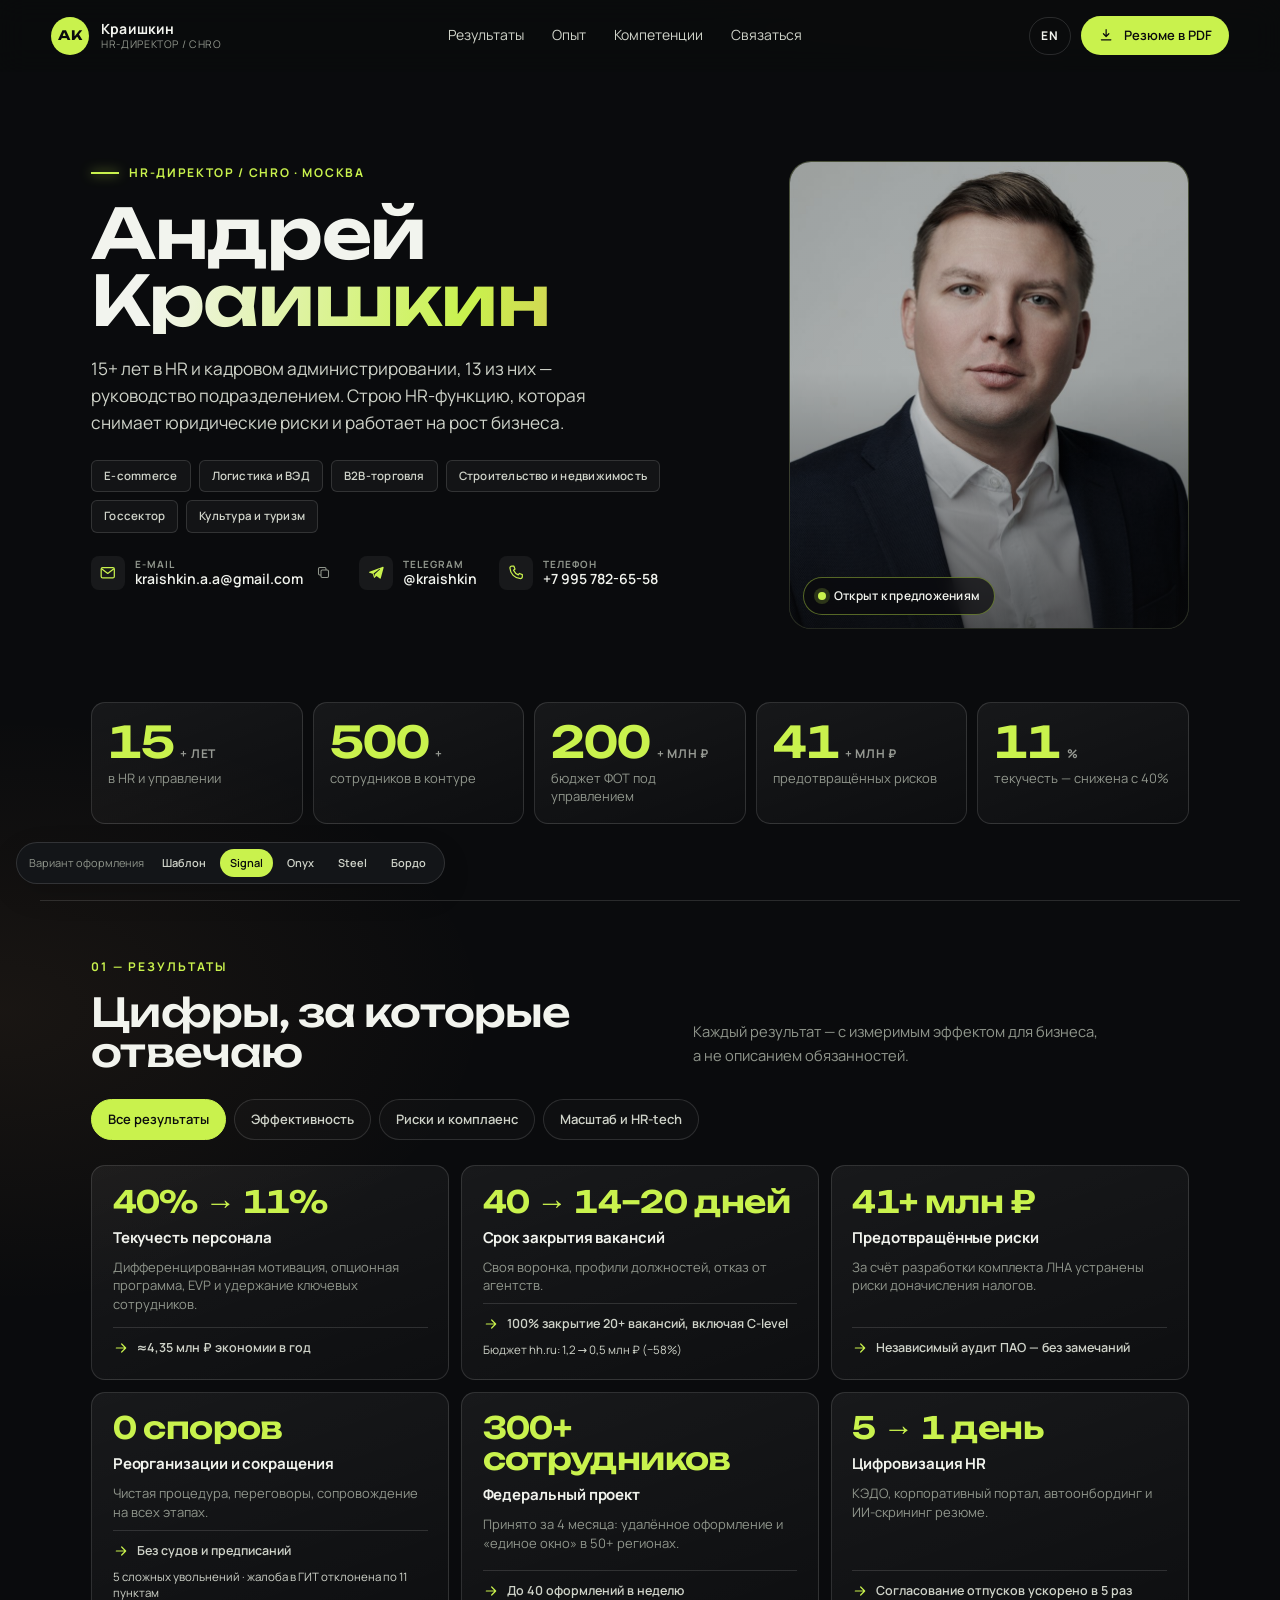
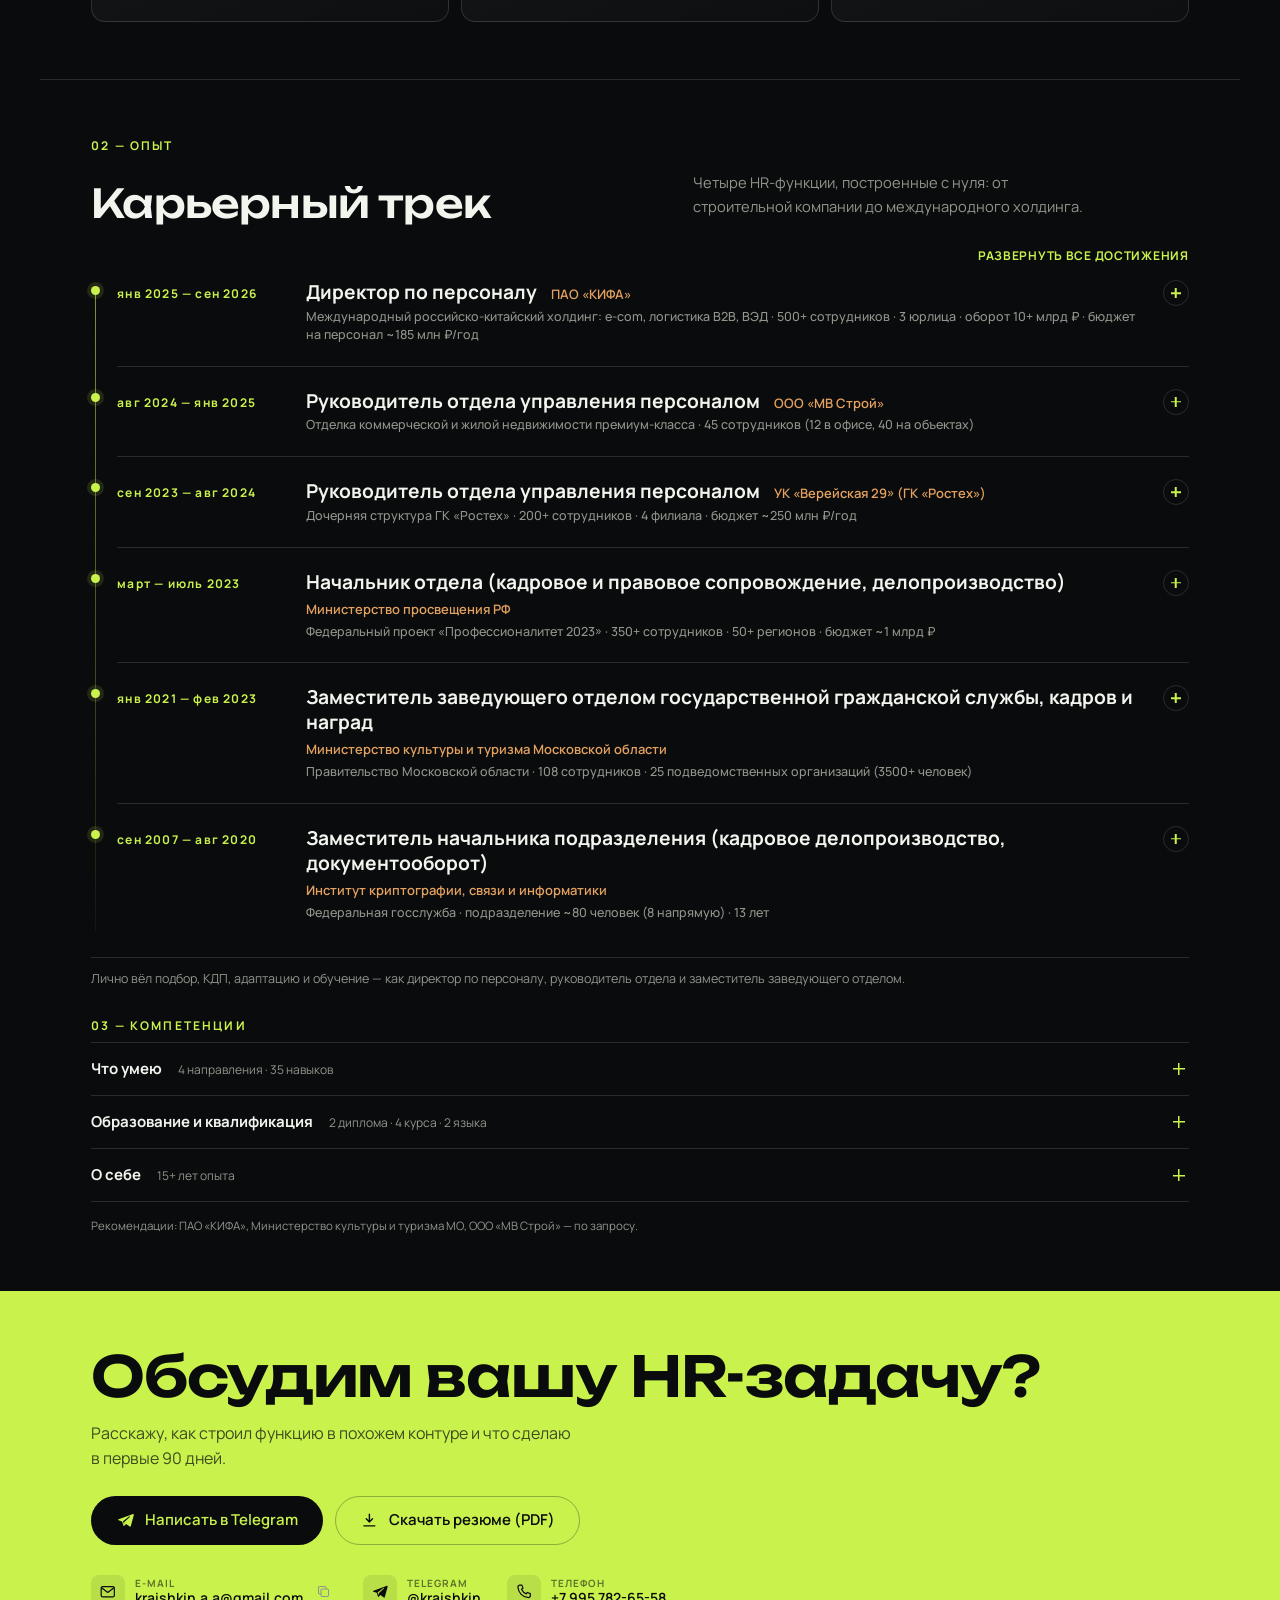
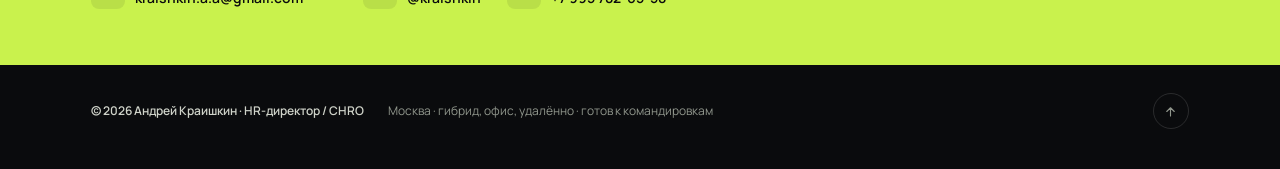
==== index.html @ 59b5ddad "Resume landing: 5 themes, RU/EN, print version" ====
<!doctype html>
<html lang="ru">
<head>
<meta charset="utf-8">
<meta name="viewport" content="width=device-width, initial-scale=1">
<title>Андрей Краишкин — HR-директор / CHRO</title>
<meta name="description" content="HR-директор с 15+ годами опыта: построение HR-функции с нуля, трудовое право и комплаенс, снижение текучести с 40% до 11%, предотвращение рисков на 41+ млн ₽.">
<meta name="theme-color" content="#0A0B0D">
<meta property="og:type" content="profile">
<meta property="og:title" content="Андрей Краишкин — HR-директор / CHRO">
<meta property="og:description" content="Строю HR-функцию, которая снижает риски и работает на рост бизнеса.">
<meta property="og:image" content="https://kraishkin.github.io/assets/img/og-image.jpg">
<meta property="og:url" content="https://kraishkin.github.io/">
<meta name="twitter:card" content="summary_large_image">
<meta name="twitter:image" content="https://kraishkin.github.io/assets/img/og-image.jpg">
<link rel="icon" href="assets/img/favicon.svg" type="image/svg+xml">
<link rel="preload" href="assets/fonts/manrope-normal-200_800-cyrillic.woff2" as="font" type="font/woff2" crossorigin>
<link rel="preload" href="assets/fonts/unbounded-normal-200_900-cyrillic.woff2" as="font" type="font/woff2" crossorigin>
<link rel="stylesheet" href="assets/fonts/fonts.css">
<link rel="stylesheet" href="assets/styles/base.css">
<link rel="stylesheet" href="assets/styles/theme-template.css">
<link rel="stylesheet" href="assets/styles/theme-signal.css">
<link rel="stylesheet" href="assets/styles/theme-onyx.css">
<link rel="stylesheet" href="assets/styles/theme-onyx-steel.css">
<link rel="stylesheet" href="assets/styles/theme-onyx-bordeaux.css">
<script defer src="assets/content.js"></script>
<script defer src="assets/app.js"></script>
</head>
<body class="theme-signal">

<svg class="sprite" aria-hidden="true" focusable="false">
  <symbol id="i-arrow" viewBox="0 0 24 24"><path d="M5 12h13M13 6l6 6-6 6" fill="none" stroke="currentColor" stroke-width="1.8" stroke-linecap="round" stroke-linejoin="round"/></symbol>
  <symbol id="i-mail" viewBox="0 0 24 24"><rect x="3" y="5" width="18" height="14" rx="2" fill="none" stroke="currentColor" stroke-width="1.7"/><path d="m4 7 8 6 8-6" fill="none" stroke="currentColor" stroke-width="1.7" stroke-linecap="round" stroke-linejoin="round"/></symbol>
  <symbol id="i-phone" viewBox="0 0 24 24"><path d="M6.5 3h3l1.5 4-2 1.5a13 13 0 0 0 6.5 6.5L17 13l4 1.5v3A2.5 2.5 0 0 1 18.5 20C10.5 19.5 4.5 13.5 4 5.5A2.5 2.5 0 0 1 6.5 3Z" fill="none" stroke="currentColor" stroke-width="1.7" stroke-linejoin="round"/></symbol>
  <symbol id="i-tg" viewBox="0 0 24 24"><path d="M21 4 3.4 10.6c-1 .4-1 1 0 1.3l4.4 1.4 1.7 5.2c.2.6.5.7 1 .3l2.5-2.3 4.6 3.4c.7.5 1.2.2 1.4-.7L22.8 5c.2-1-.4-1.4-1.8-1Zm-3.3 3.6-7.1 6.5-.3 3-1.3-4 8-6.3c.5-.4.9-.1.7.8Z" fill="currentColor"/></symbol>
  <symbol id="i-download" viewBox="0 0 24 24"><path d="M12 4v10m0 0 4-4m-4 4-4-4M5 19h14" fill="none" stroke="currentColor" stroke-width="1.8" stroke-linecap="round" stroke-linejoin="round"/></symbol>
  <symbol id="i-copy" viewBox="0 0 24 24"><rect x="8" y="8" width="12" height="12" rx="2" fill="none" stroke="currentColor" stroke-width="1.7"/><path d="M16 8V6a2 2 0 0 0-2-2H6a2 2 0 0 0-2 2v8a2 2 0 0 0 2 2h2" fill="none" stroke="currentColor" stroke-width="1.7"/></symbol>
  <symbol id="i-up" viewBox="0 0 24 24"><path d="M12 19V6m0 0-6 6m6-6 6 6" fill="none" stroke="currentColor" stroke-width="1.8" stroke-linecap="round" stroke-linejoin="round"/></symbol>
</svg>

<a class="skip" href="#main">К содержанию</a>
<div class="progress" aria-hidden="true"><span id="progressBar"></span></div>

<header class="topbar">
  <a class="brand" href="#top">
    <span class="brand-mark" aria-hidden="true">АК</span>
    <span class="brand-text">
      <strong data-i18n="hero.lastName">Краишкин</strong>
      <span data-i18n="hero.roleShort">HR-директор / CHRO</span>
    </span>
  </a>
  <nav class="nav" aria-label="Основная навигация">
    <a href="#results" data-i18n="ui.navResults">Результаты</a>
    <a href="#experience" data-i18n="ui.navExperience">Опыт</a>
    <a href="#skills" data-i18n="ui.navSkills">Компетенции</a>
    <a href="#contact" data-i18n="ui.navContact">Связаться</a>
  </nav>
  <div class="topbar-actions">
    <button class="lang-btn" id="langToggle" type="button" title="Переключить язык">EN</button>
    <a class="btn btn-small" href="resume.html" target="_blank" rel="noopener">
      <svg class="icon" aria-hidden="true"><use href="#i-download"></use></svg>
      <span data-i18n="ui.resume">Резюме в PDF</span>
    </a>
  </div>
</header>

<main id="main">
  <section class="hero" id="top" aria-labelledby="heroName">
    <div class="hero-media">
      <img src="assets/img/photo-1200.jpg" srcset="assets/img/photo-800.jpg 800w, assets/img/photo-1200.jpg 1200w" sizes="(max-width: 760px) 92vw, 40vw" alt="Андрей Краишкин, HR-директор" width="1200" height="1500">
      <p class="photo-badge"><span class="dot"></span><span data-i18n="ui.status">Открыт к предложениям</span></p>
    </div>

    <div class="hero-copy">
      <p class="eyebrow" data-i18n="hero.eyebrow">HR-директор / CHRO · Москва</p>
      <h1 id="heroName">
        <span class="h1-first" data-i18n="hero.firstName">Андрей</span>
        <span class="h1-last" data-i18n="hero.lastName">Краишкин</span>
      </h1>
      <p class="hero-lead" data-i18n="hero.lead"></p>
      <ul class="tags" id="heroTags" aria-label="Отрасли"></ul>
      <ul class="contacts" id="heroContacts"></ul>
    </div>

    <ul class="hero-stats" id="heroStats" aria-label="Ключевые показатели"></ul>
  </section>

  <section class="section results" id="results" aria-labelledby="resultsTitle">
    <header class="section-head">
      <p class="kicker" data-i18n="results.kicker">01 — Результаты</p>
      <h2 id="resultsTitle" data-i18n="results.title">Цифры, за которые отвечаю</h2>
      <p class="section-sub" data-i18n="results.sub"></p>
    </header>
    <div class="tabs" id="resultTabs" role="tablist" aria-label="Фильтр результатов"></div>
    <div class="cards" id="resultCards"></div>
  </section>

  <section class="section experience" id="experience" aria-labelledby="experienceTitle">
    <header class="section-head">
      <p class="kicker" data-i18n="experience.kicker">02 — Опыт</p>
      <h2 id="experienceTitle" data-i18n="experience.title">Карьерный трек</h2>
      <p class="section-sub" data-i18n="experience.sub"></p>
    </header>
    <div class="experience-tools">
      <button class="link-btn" id="toggleAll" type="button" aria-expanded="false" data-i18n="ui.expandAll">Развернуть все достижения</button>
    </div>
    <ol class="timeline" id="timeline"></ol>
    <p class="timeline-note" id="timelineNote"></p>

    <p class="kicker panels-kicker" data-i18n="skills.kicker">03 — Компетенции</p>
    <div class="panels" id="skills">
      <details class="panel">
        <summary>
          <span class="panel-title" data-i18n="skills.title">Что умею</span>
          <span class="panel-count" data-i18n="ui.skillsSummary">4 направления · 35 навыков</span>
        </summary>
        <div class="panel-body">
          <div class="skill-groups" id="skillGroups"></div>
        </div>
      </details>
      <details class="panel">
        <summary>
          <span class="panel-title" data-i18n="ui.eduSummary">Образование и квалификация</span>
          <span class="panel-count" data-i18n="ui.eduCount">2 диплома · 4 курса · 2 языка</span>
        </summary>
        <div class="panel-body">
          <div class="credentials">
            <div class="cred-block">
              <h3 data-i18n="skills.educationTitle">Образование</h3>
              <ul class="edu-list" id="eduList"></ul>
            </div>
            <div class="cred-block">
              <h3 data-i18n="skills.coursesTitle">Повышение квалификации</h3>
              <ul class="course-list" id="courseList"></ul>
            </div>
            <div class="cred-block">
              <h3 data-i18n="skills.languagesTitle">Языки</h3>
              <ul class="lang-list" id="langList"></ul>
            </div>
          </div>
        </div>
      </details>
      <details class="panel">
        <summary>
          <span class="panel-title" data-i18n="ui.aboutSummary">О себе</span>
          <span class="panel-count" data-i18n="ui.aboutCount">18 лет опыта</span>
        </summary>
        <div class="panel-body">
          <p class="about-text" id="aboutText"></p>
        </div>
      </details>
    </div>
    <p class="recommendations" id="recommendations"></p>
  </section>

  <section class="cta" id="contact" aria-labelledby="ctaTitle">
    <div class="cta-inner">
      <h2 id="ctaTitle" data-i18n="cta.title">Обсудим вашу HR-задачу?</h2>
      <p data-i18n="cta.text"></p>
      <div class="cta-actions">
        <a class="btn btn-primary" id="ctaTelegram" href="https://t.me/kraishkin" target="_blank" rel="noopener">
          <svg class="icon" aria-hidden="true"><use href="#i-tg"></use></svg>
          <span data-i18n="cta.primary">Написать в Telegram</span>
        </a>
        <a class="btn btn-ghost" href="resume.html" target="_blank" rel="noopener">
          <svg class="icon" aria-hidden="true"><use href="#i-download"></use></svg>
          <span data-i18n="cta.secondary">Скачать резюме (PDF)</span>
        </a>
      </div>
      <ul class="contacts contacts-large" id="ctaContacts"></ul>
    </div>
  </section>
</main>

<footer class="footer">
  <p class="footer-name">© <span id="year">2026</span> <span data-i18n="meta.name">Андрей Краишкин</span> · <span data-i18n="ui.footerRole">HR-директор / CHRO</span></p>
  <p class="footer-note" data-i18n="footer.note"></p>
  <a class="to-top" href="#top" aria-label="Наверх"><svg class="icon" aria-hidden="true"><use href="#i-up"></use></svg></a>
</footer>

<div class="theme-switch" id="themeSwitch" role="group" aria-label="Вариант оформления">
  <span class="theme-switch-label" data-i18n="ui.themeLabel">Вариант:</span>
  <button type="button" data-theme="template" data-i18n="ui.themes.template">Шаблон</button>
  <button type="button" data-theme="signal" data-i18n="ui.themes.signal">Signal</button>
  <button type="button" data-theme="onyx" data-i18n="ui.themes.onyx">Onyx</button>
  <button type="button" data-theme="onyx-steel" data-i18n="ui.themes.steel">Steel</button>
  <button type="button" data-theme="onyx-bordeaux" data-i18n="ui.themes.bordeaux">Бордо</button>
</div>

<div class="toast" id="toast" role="status" aria-live="polite"></div>
</body>
</html>
---- assets/fonts/fonts.css ----
/* Self-hosted Google Fonts: Unbounded, Manrope, Playfair Display (cyrillic + latin) */
@font-face {
  font-family: 'Unbounded';
  font-style: normal;
  font-weight: 200 900;
  font-display: swap;
  src: url(./unbounded-normal-200_900-cyrillic-ext.woff2) format('woff2');
  unicode-range: U+0460-052F, U+1C80-1C8A, U+20B4, U+2DE0-2DFF, U+A640-A69F, U+FE2E-FE2F;
}
@font-face {
  font-family: 'Unbounded';
  font-style: normal;
  font-weight: 200 900;
  font-display: swap;
  src: url(./unbounded-normal-200_900-cyrillic.woff2) format('woff2');
  unicode-range: U+0301, U+0400-045F, U+0490-0491, U+04B0-04B1, U+2116;
}
@font-face {
  font-family: 'Unbounded';
  font-style: normal;
  font-weight: 200 900;
  font-display: swap;
  src: url(./unbounded-normal-200_900-latin-ext.woff2) format('woff2');
  unicode-range: U+0100-02BA, U+02BD-02C5, U+02C7-02CC, U+02CE-02D7, U+02DD-02FF, U+0304, U+0308, U+0329, U+1D00-1DBF, U+1E00-1E9F, U+1EF2-1EFF, U+2020, U+20A0-20AB, U+20AD-20C4, U+2113, U+2C60-2C7F, U+A720-A7FF;
}
@font-face {
  font-family: 'Unbounded';
  font-style: normal;
  font-weight: 200 900;
  font-display: swap;
  src: url(./unbounded-normal-200_900-latin.woff2) format('woff2');
  unicode-range: U+0000-00FF, U+0131, U+0152-0153, U+02BB-02BC, U+02C6, U+02DA, U+02DC, U+0304, U+0308, U+0329, U+2000-206F, U+20AC, U+2122, U+2191, U+2193, U+2212, U+2215, U+FEFF, U+FFFD;
}
@font-face {
  font-family: 'Manrope';
  font-style: normal;
  font-weight: 200 800;
  font-display: swap;
  src: url(./manrope-normal-200_800-cyrillic-ext.woff2) format('woff2');
  unicode-range: U+0460-052F, U+1C80-1C8A, U+20B4, U+2DE0-2DFF, U+A640-A69F, U+FE2E-FE2F;
}
@font-face {
  font-family: 'Manrope';
  font-style: normal;
  font-weight: 200 800;
  font-display: swap;
  src: url(./manrope-normal-200_800-cyrillic.woff2) format('woff2');
  unicode-range: U+0301, U+0400-045F, U+0490-0491, U+04B0-04B1, U+2116;
}
@font-face {
  font-family: 'Manrope';
  font-style: normal;
  font-weight: 200 800;
  font-display: swap;
  src: url(./manrope-normal-200_800-latin-ext.woff2) format('woff2');
  unicode-range: U+0100-02BA, U+02BD-02C5, U+02C7-02CC, U+02CE-02D7, U+02DD-02FF, U+0304, U+0308, U+0329, U+1D00-1DBF, U+1E00-1E9F, U+1EF2-1EFF, U+2020, U+20A0-20AB, U+20AD-20C4, U+2113, U+2C60-2C7F, U+A720-A7FF;
}
@font-face {
  font-family: 'Manrope';
  font-style: normal;
  font-weight: 200 800;
  font-display: swap;
  src: url(./manrope-normal-200_800-latin.woff2) format('woff2');
  unicode-range: U+0000-00FF, U+0131, U+0152-0153, U+02BB-02BC, U+02C6, U+02DA, U+02DC, U+0304, U+0308, U+0329, U+2000-206F, U+20AC, U+2122, U+2191, U+2193, U+2212, U+2215, U+FEFF, U+FFFD;
}
@font-face {
  font-family: 'Playfair Display';
  font-style: italic;
  font-weight: 400 900;
  font-display: swap;
  src: url(./playfair-italic-400_900-cyrillic.woff2) format('woff2');
  unicode-range: U+0301, U+0400-045F, U+0490-0491, U+04B0-04B1, U+2116;
}
@font-face {
  font-family: 'Playfair Display';
  font-style: italic;
  font-weight: 400 900;
  font-display: swap;
  src: url(./playfair-italic-400_900-latin-ext.woff2) format('woff2');
  unicode-range: U+0100-02BA, U+02BD-02C5, U+02C7-02CC, U+02CE-02D7, U+02DD-02FF, U+0304, U+0308, U+0329, U+1D00-1DBF, U+1E00-1E9F, U+1EF2-1EFF, U+2020, U+20A0-20AB, U+20AD-20C4, U+2113, U+2C60-2C7F, U+A720-A7FF;
}
@font-face {
  font-family: 'Playfair Display';
  font-style: italic;
  font-weight: 400 900;
  font-display: swap;
  src: url(./playfair-italic-400_900-latin.woff2) format('woff2');
  unicode-range: U+0000-00FF, U+0131, U+0152-0153, U+02BB-02BC, U+02C6, U+02DA, U+02DC, U+0304, U+0308, U+0329, U+2000-206F, U+20AC, U+2122, U+2191, U+2193, U+2212, U+2215, U+FEFF, U+FFFD;
}
@font-face {
  font-family: 'Playfair Display';
  font-style: normal;
  font-weight: 400 900;
  font-display: swap;
  src: url(./playfair-normal-400_900-cyrillic.woff2) format('woff2');
  unicode-range: U+0301, U+0400-045F, U+0490-0491, U+04B0-04B1, U+2116;
}
@font-face {
  font-family: 'Playfair Display';
  font-style: normal;
  font-weight: 400 900;
  font-display: swap;
  src: url(./playfair-normal-400_900-latin-ext.woff2) format('woff2');
  unicode-range: U+0100-02BA, U+02BD-02C5, U+02C7-02CC, U+02CE-02D7, U+02DD-02FF, U+0304, U+0308, U+0329, U+1D00-1DBF, U+1E00-1E9F, U+1EF2-1EFF, U+2020, U+20A0-20AB, U+20AD-20C4, U+2113, U+2C60-2C7F, U+A720-A7FF;
}
@font-face {
  font-family: 'Playfair Display';
  font-style: normal;
  font-weight: 400 900;
  font-display: swap;
  src: url(./playfair-normal-400_900-latin.woff2) format('woff2');
  unicode-range: U+0000-00FF, U+0131, U+0152-0153, U+02BB-02BC, U+02C6, U+02DA, U+02DC, U+0304, U+0308, U+0329, U+2000-206F, U+20AC, U+2122, U+2191, U+2193, U+2212, U+2215, U+FEFF, U+FFFD;
}
---- assets/styles/base.css ----
/* ---------- base: каркас, сетки, общие компоненты ---------- */

:root {
  --maxw: 1200px;
  --pad: clamp(20px, 4vw, 56px);
  --font-body: "Manrope", "Segoe UI", system-ui, sans-serif;
  --font-display: "Manrope", "Segoe UI", system-ui, sans-serif;
  --radius-sm: 8px;
  --radius: 16px;
  --radius-lg: 24px;
  --ink: #15171a;
  --ink-soft: #3c4046;
  --muted: #6b7076;
  --bg: #f6f2e9;
  --surface: #ffffff;
  --surface-2: #efe9dc;
  --line: rgba(21, 23, 26, 0.14);
  --accent: #0e4b3b;
  --accent-ink: #ffffff;
  --accent-soft: rgba(14, 75, 59, 0.08);
  --metric: #a9713b;
  --topbar-bg: rgba(246, 242, 233, 0.86);
  --shadow: none;
  --display-weight: 500;
  --display-tracking: -0.02em;
  --display-case: none;
  --ease: cubic-bezier(0.22, 0.61, 0.36, 1);
}

*,
*::before,
*::after { box-sizing: border-box; }

html {
  scroll-behavior: smooth;
  -webkit-text-size-adjust: 100%;
}

body {
  margin: 0;
  background: var(--bg);
  color: var(--ink);
  font-family: var(--font-body);
  font-size: 16px;
  line-height: 1.6;
  font-weight: 400;
  -webkit-font-smoothing: antialiased;
  overflow-x: hidden;
}

body.theme-signal { color-scheme: dark; }

img { max-width: 100%; display: block; }
svg { display: block; }

a { color: inherit; text-decoration: none; }

h1, h2, h3, p, ul, ol, figure { margin: 0; }
ul, ol { padding: 0; list-style: none; }

button {
  font: inherit;
  color: inherit;
  background: none;
  border: 0;
  cursor: pointer;
}

::selection { background: var(--accent); color: var(--accent-ink); }

:focus-visible {
  outline: 3px solid var(--accent);
  outline-offset: 3px;
  border-radius: 4px;
}

.sprite { position: absolute; width: 0; height: 0; overflow: hidden; }
.icon { width: 1.25em; height: 1.25em; flex: none; }

.skip {
  position: fixed;
  left: 16px;
  top: -60px;
  z-index: 100;
  padding: 10px 16px;
  background: var(--ink);
  color: var(--bg);
  border-radius: 8px;
  transition: top 0.2s var(--ease);
}
.skip:focus { top: 16px; }

.progress {
  position: fixed;
  inset: 0 0 auto;
  height: 3px;
  z-index: 60;
  pointer-events: none;
}
.progress span {
  display: block;
  height: 100%;
  width: 0;
  background: var(--accent);
}

/* ---------- шапка ---------- */

.topbar {
  position: sticky;
  top: 0;
  z-index: 50;
  display: flex;
  align-items: center;
  justify-content: space-between;
  gap: 24px;
  min-height: 72px;
  padding: 12px var(--pad);
  background: var(--topbar-bg);
  backdrop-filter: blur(14px);
  -webkit-backdrop-filter: blur(14px);
  border-bottom: 1px solid transparent;
  transition: border-color 0.25s var(--ease), background 0.25s var(--ease);
}
.topbar.is-scrolled { border-bottom-color: var(--line); }

.brand {
  display: flex;
  align-items: center;
  gap: 12px;
  min-width: 0;
}
.brand-mark {
  display: grid;
  place-items: center;
  width: 38px;
  height: 38px;
  flex: none;
  border-radius: 50%;
  background: var(--accent);
  color: var(--accent-ink);
  font-family: var(--font-display);
  font-size: 13px;
  letter-spacing: 0.02em;
}
.brand-text { display: flex; flex-direction: column; line-height: 1.2; }
.brand-text strong { font-size: 14px; font-weight: 700; letter-spacing: 0.01em; }
.brand-text span { font-size: 10.5px; color: var(--muted); letter-spacing: 0.06em; text-transform: uppercase; white-space: nowrap; }

.nav { display: flex; align-items: center; gap: clamp(14px, 2.2vw, 32px); }
.nav a {
  position: relative;
  font-size: 14px;
  color: var(--ink-soft);
  padding-block: 6px;
}
.nav a::after {
  content: "";
  position: absolute;
  left: 0;
  right: 100%;
  bottom: 0;
  height: 1px;
  background: var(--accent);
  transition: right 0.25s var(--ease);
}
.nav a:hover::after { right: 0; }

.topbar-actions { display: flex; align-items: center; gap: 10px; }

.lang-btn {
  display: grid;
  place-items: center;
  min-width: 42px;
  height: 38px;
  padding: 0 10px;
  border: 1px solid var(--line);
  border-radius: 999px;
  font-size: 12px;
  font-weight: 700;
  letter-spacing: 0.08em;
  transition: border-color 0.2s var(--ease), background 0.2s var(--ease);
}
.lang-btn:hover { border-color: var(--accent); background: var(--accent-soft); }

/* ---------- кнопки ---------- */

.btn {
  display: inline-flex;
  align-items: center;
  justify-content: center;
  gap: 10px;
  padding: 14px 24px;
  border-radius: 999px;
  border: 1px solid transparent;
  background: var(--accent);
  color: var(--accent-ink);
  font-size: 15px;
  font-weight: 600;
  line-height: 1.2;
  transition: transform 0.2s var(--ease), background 0.2s var(--ease), color 0.2s var(--ease), border-color 0.2s var(--ease);
}
.btn:hover { transform: translateY(-2px); }
.btn:active { transform: translateY(0); }

.btn-small { padding: 10px 16px; font-size: 13px; }

.btn-ghost {
  background: transparent;
  color: var(--ink);
  border-color: var(--line);
}
.btn-ghost:hover { border-color: var(--accent); background: var(--accent-soft); }

/* ---------- hero ---------- */

.hero {
  display: grid;
  grid-template-columns: minmax(280px, 0.82fr) minmax(0, 1.18fr);
  grid-template-areas:
    "media copy"
    "stats stats";
  gap: clamp(28px, 4vw, 64px) clamp(28px, 4vw, 72px);
  align-items: center;
  max-width: var(--maxw);
  margin-inline: auto;
  padding: clamp(32px, 5vh, 64px) var(--pad) clamp(40px, 6vh, 72px);
  min-height: calc(100svh - 72px);
}

.hero-media {
  grid-area: media;
  position: relative;
  align-self: end;
  justify-self: start;
  width: 100%;
  max-width: 460px;
}
.hero-media img {
  width: 100%;
  height: clamp(340px, 56vh, 600px);
  object-fit: cover;
  object-position: 50% 12%;
  border-radius: var(--radius-lg);
  background: var(--surface-2);
}
.photo-badge {
  position: absolute;
  left: 16px;
  bottom: 16px;
  display: inline-flex;
  align-items: center;
  gap: 8px;
  padding: 8px 14px;
  border-radius: 999px;
  background: var(--surface);
  color: var(--ink);
  font-size: 12px;
  font-weight: 600;
  letter-spacing: 0.02em;
  box-shadow: var(--shadow);
}
.dot {
  width: 8px;
  height: 8px;
  border-radius: 50%;
  background: var(--accent);
  box-shadow: 0 0 0 4px var(--accent-soft);
}

.hero-copy { grid-area: copy; min-width: 0; }

.eyebrow {
  display: inline-flex;
  align-items: center;
  gap: 10px;
  font-size: 12px;
  font-weight: 700;
  letter-spacing: 0.14em;
  text-transform: uppercase;
  color: var(--accent);
  margin-bottom: 18px;
}
.eyebrow::before {
  content: "";
  width: 28px;
  height: 2px;
  background: currentColor;
}

.hero h1 {
  font-family: var(--font-display);
  font-weight: var(--display-weight);
  font-size: clamp(44px, 7.4vw, 104px);
  line-height: 0.94;
  letter-spacing: var(--display-tracking);
  text-transform: var(--display-case);
}
.h1-first, .h1-last { display: block; }
.h1-last { color: var(--accent); }

.hero-lead {
  max-width: 46ch;
  margin-top: clamp(18px, 2.4vh, 28px);
  font-size: clamp(16px, 1.35vw, 19px);
  line-height: 1.55;
  color: var(--ink-soft);
}

.tags {
  display: flex;
  flex-wrap: wrap;
  gap: 8px;
  margin-top: clamp(20px, 2.6vh, 30px);
}
.tag {
  padding: 6px 12px;
  border-radius: 999px;
  background: var(--accent-soft);
  color: var(--ink-soft);
  font-size: 12px;
  font-weight: 600;
  letter-spacing: 0.01em;
}

.contacts {
  display: flex;
  flex-wrap: wrap;
  gap: 10px 22px;
  margin-top: clamp(20px, 2.6vh, 30px);
}
.contact-item { display: inline-flex; align-items: center; gap: 6px; }
.contact {
  display: inline-flex;
  align-items: center;
  gap: 10px;
  font-size: 14px;
  font-weight: 600;
  transition: color 0.2s var(--ease);
}
.contact:hover { color: var(--accent); }
.contact-icon {
  display: grid;
  place-items: center;
  width: 34px;
  height: 34px;
  border-radius: 50%;
  background: var(--accent-soft);
  color: var(--accent);
  flex: none;
}
.contact-body { display: flex; flex-direction: column; line-height: 1.25; }
.contact-label { font-size: 10px; font-weight: 700; letter-spacing: 0.1em; text-transform: uppercase; color: var(--muted); }

.copy {
  display: grid;
  place-items: center;
  width: 28px;
  height: 28px;
  border-radius: 50%;
  color: var(--muted);
  transition: color 0.2s var(--ease), background 0.2s var(--ease);
}
.copy:hover { color: var(--accent); background: var(--accent-soft); }
.copy .icon { width: 15px; height: 15px; }

.hero-stats {
  grid-area: stats;
  display: grid;
  grid-template-columns: repeat(5, 1fr);
  gap: clamp(14px, 1.6vw, 26px);
  border-top: 1px solid var(--line);
  padding-top: clamp(20px, 3vh, 32px);
}
.stat { display: flex; flex-direction: column; gap: 6px; }
.stat-figure { display: flex; flex-wrap: wrap; align-items: baseline; gap: 6px; }
.stat-value {
  font-family: var(--font-display);
  font-size: clamp(28px, 3.4vw, 44px);
  font-weight: 600;
  line-height: 1;
  letter-spacing: -0.02em;
  color: var(--accent);
  font-variant-numeric: tabular-nums;
}
.stat-suffix {
  font-size: 12px;
  font-weight: 700;
  letter-spacing: 0.06em;
  text-transform: uppercase;
  color: var(--metric);
}
.stat-label { font-size: 13px; color: var(--muted); line-height: 1.35; }

/* ---------- секции ---------- */

.section {
  max-width: var(--maxw);
  margin-inline: auto;
  padding: clamp(38px, 4.4vw, 62px) var(--pad);
  border-top: 1px solid var(--line);
  scroll-margin-top: 84px;
}

.section-head {
  display: grid;
  grid-template-columns: minmax(0, 1fr) minmax(0, 0.9fr);
  gap: 8px clamp(24px, 4vw, 72px);
  align-items: end;
  margin-bottom: clamp(16px, 2vw, 26px);
}
.kicker {
  grid-column: 1 / -1;
  font-size: 12px;
  font-weight: 700;
  letter-spacing: 0.16em;
  text-transform: uppercase;
  color: var(--accent);
  margin-bottom: 8px;
}
.section-head h2 {
  font-family: var(--font-display);
  font-weight: var(--display-weight);
  font-size: clamp(26px, 3.1vw, 40px);
  line-height: 1.02;
  letter-spacing: var(--display-tracking);
  text-transform: var(--display-case);
}
.section-sub {
  font-size: clamp(14px, 1.15vw, 17px);
  color: var(--muted);
  max-width: 46ch;
  padding-bottom: 6px;
}

/* ---------- табы и карточки ---------- */

.tabs {
  display: flex;
  flex-wrap: wrap;
  gap: 8px;
  margin-bottom: clamp(16px, 2vw, 26px);
}
.tabs button {
  padding: 9px 16px;
  border: 1px solid var(--line);
  border-radius: 999px;
  font-size: 13px;
  font-weight: 600;
  color: var(--ink-soft);
  transition: background 0.2s var(--ease), color 0.2s var(--ease), border-color 0.2s var(--ease);
}
.tabs button:hover { border-color: var(--accent); }
.tabs button[aria-selected="true"] {
  background: var(--accent);
  border-color: var(--accent);
  color: var(--accent-ink);
}

.cards {
  display: grid;
  grid-template-columns: repeat(3, minmax(0, 1fr));
  gap: clamp(10px, 1.2vw, 16px);
}
.card {
  display: flex;
  flex-direction: column;
  gap: 8px;
  padding: clamp(16px, 1.6vw, 22px);
  background: var(--surface);
  border: 1px solid var(--line);
  border-radius: var(--radius);
  box-shadow: var(--shadow);
}
.card[hidden] { display: none; }
.card-metric {
  font-family: var(--font-display);
  font-size: clamp(24px, 2.4vw, 34px);
  font-weight: 600;
  line-height: 1;
  letter-spacing: -0.02em;
  color: var(--metric);
  font-variant-numeric: tabular-nums;
}
.card-title { font-size: 15px; font-weight: 700; letter-spacing: -0.005em; }
.card-text { font-size: 13px; line-height: 1.45; color: var(--muted); }
.card-outcome {
  display: flex;
  gap: 8px;
  margin-top: auto;
  padding-top: 10px;
  border-top: 1px solid var(--line);
  font-size: 12.5px;
  font-weight: 600;
  color: var(--ink-soft);
}
.card-outcome .icon { width: 16px; height: 16px; color: var(--accent); margin-top: 2px; }
.card-note { font-size: 11.5px; line-height: 1.4; color: var(--ink-soft); }

/* ---------- таймлайн ---------- */

.timeline { display: flex; flex-direction: column; }
.job {
  display: grid;
  grid-template-columns: 150px minmax(0, 1fr);
  gap: clamp(16px, 3vw, 48px);
  padding-block: clamp(14px, 1.8vw, 22px);
  border-top: 1px solid var(--line);
}
.job:first-child { border-top: 0; padding-top: 0; }
.job-period {
  font-size: 12px;
  font-weight: 700;
  letter-spacing: 0.1em;
  color: var(--accent);
  padding-top: 4px;
  white-space: nowrap;
}
.job-main { min-width: 0; }
.job-details > summary {
  position: relative;
  display: block;
  padding-right: 40px;
  cursor: pointer;
  list-style: none;
}
.job-details > summary::-webkit-details-marker { display: none; }
.job-details > summary:hover .job-role { color: var(--accent); }
.job-head { display: flex; flex-wrap: wrap; align-items: baseline; gap: 4px 14px; }
.job-role { font-size: clamp(16px, 1.5vw, 20px); font-weight: 700; line-height: 1.3; transition: color 0.2s var(--ease); }
.job-company { font-size: 13px; font-weight: 600; color: var(--metric); }
.job-lead { display: block; margin-top: 3px; font-size: 13.5px; font-weight: 600; color: var(--ink-soft); }
.job-context { font-size: 12.5px; font-weight: 500; line-height: 1.42; color: var(--muted); }
.job-metrics { margin-bottom: 8px; font-size: 13.5px; font-weight: 700; color: var(--metric); }
.job-toggle {
  position: absolute;
  right: 0;
  top: 0;
  width: 26px;
  height: 26px;
  border: 1px solid var(--line);
  border-radius: 50%;
  transition: transform 0.25s var(--ease), border-color 0.2s var(--ease);
}
.job-toggle::before, .job-toggle::after {
  content: "";
  position: absolute;
  left: 50%;
  top: 50%;
  width: 10px;
  height: 1.5px;
  background: var(--accent);
  transform: translate(-50%, -50%);
}
.job-toggle::after { transform: translate(-50%, -50%) rotate(90deg); }
.job-details[open] .job-toggle { transform: rotate(45deg); border-color: var(--accent); }
.job-details[open] > summary { margin-bottom: 4px; }
.job-details[open] .job-lead { color: var(--muted); }
.job-body { padding-top: 10px; }
.job-note { font-size: 12.5px; color: var(--muted); }
.job-points { display: flex; flex-direction: column; gap: 4px; margin-top: 10px; }
.job-points li, .job-more ul li {
  position: relative;
  padding-left: 16px;
  font-size: 13.5px;
  line-height: 1.45;
  color: var(--ink-soft);
}
.job-points li::before, .job-more ul li::before {
  content: "";
  position: absolute;
  left: 2px;
  top: 0.55em;
  width: 5px;
  height: 5px;
  border-radius: 50%;
  background: var(--accent);
}
.job-more { margin-top: 10px; }
.job-more summary {
  display: inline-flex;
  align-items: center;
  gap: 8px;
  cursor: pointer;
  font-size: 12px;
  font-weight: 700;
  letter-spacing: 0.06em;
  text-transform: uppercase;
  color: var(--accent);
  list-style: none;
}
.job-more summary::-webkit-details-marker { display: none; }
.job-more summary .count {
  padding: 1px 7px;
  border-radius: 999px;
  background: var(--accent-soft);
  font-size: 11px;
}
.job-more ul { display: flex; flex-direction: column; gap: 6px; margin-top: 12px; }

/* ---------- навыки ---------- */

.experience-grid {
  display: grid;
  grid-template-columns: minmax(0, 1fr) minmax(280px, 336px);
  gap: clamp(28px, 3.4vw, 52px);
  align-items: start;
}

.panels-kicker { margin-top: clamp(20px, 2.4vw, 28px); margin-bottom: 2px; }
.panels {
  margin-top: 6px;
  border-top: 1px solid var(--line);
  scroll-margin-top: 90px;
}
.panel { border-bottom: 1px solid var(--line); }
.panel summary {
  position: relative;
  display: flex;
  flex-wrap: wrap;
  align-items: baseline;
  gap: 4px 16px;
  padding: 15px 40px 15px 0;
  cursor: pointer;
  list-style: none;
}
.panel summary::-webkit-details-marker { display: none; }
.panel-title { font-size: 15px; font-weight: 700; line-height: 1.35; }
.panel-count { font-size: 12px; color: var(--muted); }
.panel summary::after {
  content: "";
  position: absolute;
  right: 4px;
  top: 50%;
  width: 12px;
  height: 12px;
  margin-top: -6px;
  background:
    linear-gradient(var(--accent), var(--accent)) center / 12px 1.5px no-repeat,
    linear-gradient(var(--accent), var(--accent)) center / 1.5px 12px no-repeat;
  transition: transform 0.25s var(--ease);
}
.panel[open] summary::after { transform: rotate(45deg); }
.panel summary:hover .panel-title { color: var(--accent); }
.panel-body { padding: 4px 0 24px; }
.panel .skill-groups { grid-template-columns: repeat(4, minmax(0, 1fr)); gap: clamp(16px, 2vw, 28px); }
.panel .credentials { display: grid; grid-template-columns: repeat(3, minmax(0, 1fr)); gap: clamp(20px, 2.6vw, 36px); margin-top: 0; }
.panel .about-text { max-width: 92ch; }
.experience-tools { display: flex; justify-content: flex-end; margin-top: -8px; margin-bottom: 10px; }
.link-btn {
  padding: 4px 0;
  border-bottom: 1px solid transparent;
  font-size: 12px;
  font-weight: 700;
  letter-spacing: 0.06em;
  text-transform: uppercase;
  color: var(--accent);
  transition: border-color 0.2s var(--ease);
}
.link-btn:hover { border-bottom-color: currentColor; }

.side-panel { border-top: 1px solid var(--line); }
.side-panel summary {
  position: relative;
  padding: 12px 28px 12px 0;
  cursor: pointer;
  list-style: none;
  font-size: 13px;
  font-weight: 700;
  line-height: 1.35;
  color: var(--ink);
}
.side-panel summary::-webkit-details-marker { display: none; }
.side-panel summary::after {
  content: "";
  position: absolute;
  right: 2px;
  top: 50%;
  width: 11px;
  height: 11px;
  margin-top: -5px;
  background:
    linear-gradient(var(--accent), var(--accent)) center / 11px 1.5px no-repeat,
    linear-gradient(var(--accent), var(--accent)) center / 1.5px 11px no-repeat;
  transition: transform 0.25s var(--ease);
}
.side-panel[open] summary::after { transform: rotate(45deg); }
.side-panel summary:hover { color: var(--accent); }
.side-panel > .skill-groups { padding: 2px 0 16px; }
.side-panel > .credentials { padding: 2px 0 16px; }
.about-text {
  padding: 2px 0 16px;
  font-size: 12.5px;
  line-height: 1.55;
  color: var(--ink-soft);
}
.recommendations {
  margin-top: 16px;
  font-size: 11.5px;
  line-height: 1.45;
  color: var(--muted);
}

.timeline-col { min-width: 0; }
.timeline-note {
  margin-top: 14px;
  padding-top: 12px;
  border-top: 1px solid var(--line);
  font-size: 12.5px;
  line-height: 1.45;
  color: var(--muted);
}
.side-skills { scroll-margin-top: 92px; }
.side-skills .kicker { margin-bottom: 4px; }
.side-skills h2 {
  font-family: var(--font-display);
  font-size: clamp(22px, 1.9vw, 27px);
  font-weight: var(--display-weight);
  line-height: 1.05;
  letter-spacing: var(--display-tracking);
  text-transform: var(--display-case);
  margin-bottom: 14px;
}
.side-skills .skill-groups { grid-template-columns: 1fr; gap: 12px; }
.side-skills .credentials { margin-top: 18px; }
.skills-grid {
  display: grid;
  grid-template-columns: minmax(0, 1.35fr) minmax(0, 0.8fr);
  gap: clamp(28px, 4vw, 64px);
}
.skill-groups {
  display: grid;
  grid-template-columns: repeat(2, minmax(0, 1fr));
  gap: clamp(18px, 2.4vw, 28px) clamp(20px, 3vw, 40px);
}
.skill-group h3 {
  font-size: 13px;
  font-weight: 700;
  letter-spacing: 0.02em;
  margin-bottom: 8px;
}
.chips { display: flex; flex-wrap: wrap; gap: 6px; }
.chips li {
  padding: 4px 9px;
  border: 1px solid var(--line);
  border-radius: 999px;
  font-size: 11.5px;
  color: var(--ink-soft);
}

.credentials { display: flex; flex-direction: column; gap: clamp(16px, 1.8vw, 22px); }
.cred-block h3 {
  font-size: 10.5px;
  font-weight: 700;
  letter-spacing: 0.12em;
  text-transform: uppercase;
  color: var(--accent);
  margin-bottom: 8px;
}
.edu-list { display: flex; flex-direction: column; gap: 8px; }
.edu-list li { display: grid; grid-template-columns: 40px 1fr; gap: 8px; }
.edu-year { font-size: 13px; font-weight: 700; color: var(--metric); }
.edu-body { display: flex; flex-direction: column; gap: 1px; font-size: 12px; }
.edu-body strong { font-weight: 600; line-height: 1.4; }
.edu-body span { color: var(--muted); font-size: 11.5px; }
.course-list { display: flex; flex-direction: column; gap: 6px; }
.course-list li {
  position: relative;
  padding-left: 12px;
  font-size: 11.5px;
  line-height: 1.45;
  color: var(--ink-soft);
}
.course-list li::before {
  content: "";
  position: absolute;
  left: 0;
  top: 0.55em;
  width: 4px;
  height: 4px;
  border-radius: 50%;
  background: var(--line);
}
.lang-list { display: flex; flex-wrap: wrap; gap: 6px; }
.lang-list li {
  padding: 6px 10px;
  border-radius: 999px;
  background: var(--accent-soft);
  font-size: 12px;
  font-weight: 600;
}

/* ---------- CTA ---------- */

.cta {
  background: var(--accent);
  color: var(--accent-ink);
  scroll-margin-top: 72px;
}
.cta-inner {
  max-width: var(--maxw);
  margin-inline: auto;
  padding: clamp(38px, 4.4vw, 58px) var(--pad);
  display: flex;
  flex-direction: column;
  align-items: flex-start;
  gap: 16px;
}
.cta h2 {
  font-family: var(--font-display);
  font-weight: var(--display-weight);
  font-size: clamp(30px, 4.4vw, 56px);
  line-height: 1.02;
  letter-spacing: var(--display-tracking);
  text-transform: var(--display-case);
}
.cta p { max-width: 48ch; opacity: 0.82; }
.cta-actions { display: flex; flex-wrap: wrap; gap: 12px; margin-top: 8px; }
.cta .btn-primary { background: var(--accent-ink); color: var(--accent); }
.cta .btn-ghost { color: var(--accent-ink); border-color: rgba(255, 255, 255, 0.34); }
.cta .btn-ghost:hover { background: rgba(255, 255, 255, 0.1); }

.contacts-large { gap: 14px 26px; margin-top: 14px; }
.contacts-large .contact-icon { background: rgba(255, 255, 255, 0.12); color: currentColor; }
.contacts-large .contact-label { color: inherit; opacity: 0.6; }
.contacts-large .contact:hover { opacity: 0.78; }
.cta .contacts-large .contact-icon {
  color: currentColor;
  background: color-mix(in srgb, currentColor 14%, transparent);
}\n.contacts-large .copy { color: inherit; opacity: 0.7; }
.contacts-large .copy:hover { background: rgba(255, 255, 255, 0.12); opacity: 1; }

/* ---------- подвал ---------- */

.footer {
  display: flex;
  flex-wrap: wrap;
  align-items: center;
  gap: 8px 24px;
  max-width: var(--maxw);
  margin-inline: auto;
  padding: 28px var(--pad) 40px;
  font-size: 12px;
  color: var(--muted);
}
.footer-name { font-weight: 600; color: var(--ink-soft); }
.footer-note { margin-inline-end: auto; }
.to-top {
  display: grid;
  place-items: center;
  width: 36px;
  height: 36px;
  border: 1px solid var(--line);
  border-radius: 50%;
  transition: border-color 0.2s var(--ease), background 0.2s var(--ease);
}
.to-top:hover { border-color: var(--accent); background: var(--accent-soft); }

/* ---------- переключатель темы и тост ---------- */

.theme-switch {
  position: fixed;
  left: 16px;
  bottom: 16px;
  z-index: 55;
  display: flex;
  align-items: center;
  gap: 4px;
  padding: 6px 8px 6px 12px;
  background: var(--surface);
  border: 1px solid var(--line);
  border-radius: 999px;
  box-shadow: 0 10px 30px rgba(0, 0, 0, 0.12);
  font-size: 11px;
}
.theme-switch-label { color: var(--muted); margin-right: 4px; white-space: nowrap; }
.theme-switch button {
  padding: 5px 10px;
  border-radius: 999px;
  font-size: 11px;
  font-weight: 600;
  color: var(--ink-soft);
}
.theme-switch button[aria-pressed="true"] { background: var(--accent); color: var(--accent-ink); }

.toast {
  position: fixed;
  left: 50%;
  bottom: 28px;
  z-index: 70;
  transform: translate(-50%, 20px);
  padding: 10px 18px;
  border-radius: 999px;
  background: var(--ink);
  color: var(--bg);
  font-size: 13px;
  font-weight: 600;
  opacity: 0;
  pointer-events: none;
  transition: opacity 0.2s var(--ease), transform 0.2s var(--ease);
}
.toast.show { opacity: 1; transform: translate(-50%, 0); }

/* ---------- появление ---------- */

.reveal {
  opacity: 0;
  transform: translateY(16px);
  transition: opacity 0.5s var(--ease), transform 0.5s var(--ease);
}
.reveal.is-in { opacity: 1; transform: none; }

/* ---------- адаптив ---------- */

@media (max-width: 1020px) {
  .nav { display: none; }
  .hero {
    grid-template-columns: minmax(240px, 0.8fr) minmax(0, 1.2fr);
    min-height: 0;
  }
  .hero-media img { height: clamp(320px, 48vh, 480px); }
  .hero-stats { grid-template-columns: repeat(3, minmax(0, 1fr)); }
  .cards { grid-template-columns: repeat(2, minmax(0, 1fr)); }
  .experience-grid { grid-template-columns: minmax(0, 1fr) minmax(250px, 290px); gap: 28px; }
  .skills-grid { grid-template-columns: 1fr; }
  .panel .skill-groups { grid-template-columns: repeat(2, minmax(0, 1fr)); }
  .panel .credentials { grid-template-columns: repeat(2, minmax(0, 1fr)); }
}

@media (max-width: 760px) {
  .hero {
    grid-template-columns: 1fr;
    grid-template-areas:
      "copy"
      "media"
      "stats";
    gap: 24px;
    padding-top: 28px;
  }
  .hero-media { max-width: 100%; }
  .hero-media img { height: clamp(300px, 46vh, 420px); border-radius: var(--radius); object-position: 50% 14%; }
  .hero h1 { font-size: clamp(40px, 12vw, 64px); }
  .hero-stats { grid-template-columns: repeat(2, minmax(0, 1fr)); gap: 18px; }
  .section-head { grid-template-columns: 1fr; }
  .section-head h2 { font-size: clamp(28px, 8vw, 40px); }
  .cards { grid-template-columns: 1fr; }
  .job { grid-template-columns: 1fr; gap: 6px; }
  .job-period { padding-top: 0; }
  .experience-grid { grid-template-columns: 1fr; }
  .skill-groups { grid-template-columns: 1fr; }
  .panel .skill-groups, .panel .credentials { grid-template-columns: 1fr; }
  .panel summary { padding-right: 34px; }
  .topbar { gap: 10px; }
  .brand-text span { display: none; }
  .topbar-actions .btn span { display: none; }
  .topbar-actions .btn { padding: 10px; }
  .contacts { gap: 10px 16px; }
  .contact { font-size: 13px; }
  .footer { flex-direction: column; align-items: flex-start; }
  .to-top { position: absolute; right: var(--pad); }
  .footer { position: relative; }
  .theme-switch { left: 50%; transform: translateX(-50%); bottom: 12px; padding: 5px 6px; gap: 2px; }
  .theme-switch-label { display: none; }
  .theme-switch button { padding: 5px 8px; font-size: 10px; }
}

@media (max-width: 420px) {
  .hero-stats { grid-template-columns: 1fr 1fr; }
  .stat-value { font-size: 30px; }
  .contact-body { max-width: 200px; }
  .contact-value { font-size: 12.5px; }
}

@media (prefers-reduced-motion: reduce) {
  html { scroll-behavior: auto; }
  *, *::before, *::after {
    animation-duration: 0.001ms !important;
    animation-iteration-count: 1 !important;
    transition-duration: 0.001ms !important;
  }
  .reveal { opacity: 1; transform: none; }
}

@media print {
  .topbar, .theme-switch, .progress, .to-top, .toast, .skip { display: none !important; }
  body { background: #fff; color: #000; }
}
---- assets/styles/theme-template.css ----
/* ---------- Template: адаптация PPTX-шаблона ---------- */

body.theme-template {
  --bg: #fffefb;
  --surface: #ffffff;
  --surface-2: #f4f6ec;
  --ink: #14150f;
  --ink-soft: #33362b;
  --muted: #6f7266;
  --line: rgba(20, 21, 15, 0.16);
  --accent: #9ecf38;
  --accent-ink: #14150f;
  --accent-soft: #ebf9c1;
  --metric: #c22a72;
  --pink: #ff8fda;
  --pink-soft: #ffe4f6;
  --pink-ink: #b01f63;
  --topbar-bg: rgba(255, 254, 251, 0.9);
  --font-display: "Unbounded", "Manrope", sans-serif;
  --display-weight: 600;
  --display-tracking: -0.03em;
  --display-case: uppercase;
  --radius: 18px;
  --radius-lg: 28px;
  --radius-sm: 12px;
}

body.theme-template .progress span { background: var(--pink); }

body.theme-template .topbar { border-bottom: 1px solid rgba(255, 143, 218, 0.35); }

body.theme-template .brand-mark {
  background: var(--accent);
  color: var(--ink);
  border-radius: 12px;
  font-weight: 700;
}

body.theme-template .hero {
  grid-template-columns: minmax(260px, 0.8fr) minmax(0, 1.2fr);
  grid-template-areas:
    "media copy"
    "stats stats";
  gap: clamp(24px, 3.4vw, 52px);
}

body.theme-template .hero-media { align-self: center; }
body.theme-template .hero-media::before {
  content: "";
  position: absolute;
  inset: 18px -18px -18px 18px;
  background: var(--accent-soft);
  border-radius: var(--radius-lg);
  z-index: -1;
}
body.theme-template .hero-media img {
  height: clamp(320px, 52vh, 540px);
  border-radius: var(--radius-lg);
  object-position: 50% 12%;
}
body.theme-template .photo-badge {
  left: 14px;
  bottom: 14px;
  background: var(--accent);
  color: var(--ink);
  font-size: 11.5px;
  text-transform: uppercase;
  letter-spacing: 0.04em;
}
body.theme-template .photo-badge .dot { background: var(--ink); box-shadow: none; width: 6px; height: 6px; }

body.theme-template .eyebrow { color: var(--pink-ink); letter-spacing: 0.12em; }
body.theme-template .eyebrow::before { background: var(--pink); height: 3px; width: 32px; border-radius: 2px; }

body.theme-template h1 { font-size: clamp(38px, 5.2vw, 74px); font-weight: 700; line-height: 0.94; }
body.theme-template .h1-last {
  width: fit-content;
  color: var(--ink);
  background-image: linear-gradient(transparent 62%, var(--accent-soft) 62%, var(--accent-soft) 92%, transparent 92%);
  background-repeat: no-repeat;
}

body.theme-template .hero-lead { font-size: clamp(16px, 1.3vw, 18.5px); max-width: 48ch; }

body.theme-template .tags { gap: 6px; }
body.theme-template .tag {
  background: var(--accent);
  color: var(--ink);
  border-radius: 8px;
  font-size: 11px;
  font-weight: 700;
  letter-spacing: 0.05em;
  text-transform: uppercase;
  padding: 7px 10px;
}
body.theme-template .tag:nth-child(even) { background: var(--accent-soft); }

body.theme-template .contact-icon { background: var(--accent-soft); color: var(--ink); border-radius: 10px; }

body.theme-template .hero-stats { gap: 10px; border-top: 0; padding-top: 0; }
body.theme-template .stat {
  padding: 18px 18px 16px;
  border-radius: var(--radius);
  background: var(--accent-soft);
  gap: 2px;
}
body.theme-template .stat:nth-child(even) { background: var(--pink-soft); }
body.theme-template .stat-value { color: var(--ink); font-weight: 700; letter-spacing: -0.03em; }
body.theme-template .stat:nth-child(even) .stat-value { color: var(--pink-ink); }
body.theme-template .stat-suffix { color: var(--ink-soft); opacity: 0.9; }
body.theme-template .stat-label { color: var(--ink-soft); opacity: 0.8; }

body.theme-template .section { border-top: 1px solid rgba(20, 21, 15, 0.1); }
body.theme-template .kicker { color: var(--pink-ink); letter-spacing: 0.12em; }
body.theme-template .section-head h2 { font-weight: 700; }
body.theme-template .section-head h2::before {
  content: "";
  display: block;
  width: 46px;
  height: 8px;
  border-radius: 4px;
  background: var(--accent);
  margin-bottom: 14px;
}

body.theme-template .tabs { gap: 6px; }
body.theme-template .tabs button {
  border: 0;
  background: var(--surface-2);
  border-radius: 10px;
  padding: 9px 14px;
  font-size: 12px;
  font-weight: 700;
  text-transform: uppercase;
  letter-spacing: 0.04em;
}
body.theme-template .tabs button[aria-selected="true"] { background: var(--ink); color: var(--accent); }

body.theme-template .cards { gap: 12px; }
body.theme-template .card {
  border: 0;
  border-radius: var(--radius);
  background: var(--accent-soft);
  padding: clamp(20px, 2.2vw, 28px);
}
body.theme-template .card:nth-child(3n+2) { background: var(--pink-soft); }
body.theme-template .card:nth-child(3n) { background: #f3f5ec; }
body.theme-template .card-metric { color: var(--ink); font-weight: 700; }
body.theme-template .card:nth-child(3n+2) .card-metric { color: var(--pink-ink); }
body.theme-template .card-title { text-transform: uppercase; font-size: 13px; letter-spacing: 0.05em; }
body.theme-template .card-text { color: var(--ink-soft); opacity: 0.8; }
body.theme-template .card-outcome { border-top-color: rgba(20, 21, 15, 0.14); }
body.theme-template .card-outcome .icon { color: var(--pink-ink); }

body.theme-template .job-period { color: var(--pink-ink); font-weight: 700; }
body.theme-template .job-company {
  color: var(--ink);
  background: var(--accent);
  padding: 3px 8px;
  border-radius: 6px;
  font-size: 11px;
  letter-spacing: 0.02em;
}
body.theme-template .job-role { font-weight: 700; }
body.theme-template .job-points li::before { background: var(--pink); }
body.theme-template .job-more summary { color: var(--pink-ink); }

body.theme-template .skills-grid { gap: clamp(24px, 3vw, 48px); }
body.theme-template .skill-groups {
  padding: clamp(20px, 2.6vw, 32px);
  background: var(--accent-soft);
  border-radius: var(--radius-lg);
  gap: 22px;
}
body.theme-template .skill-group h3 { font-family: var(--font-display); font-size: 12px; font-weight: 700; text-transform: uppercase; letter-spacing: 0.06em; }
body.theme-template .chips li { background: #fffefb; border-color: rgba(20, 21, 15, 0.1); border-radius: 8px; font-size: 11.5px; }
body.theme-template .cred-block h3 { color: var(--pink-ink); }
body.theme-template .lang-list li { border-radius: 8px; background: var(--pink-soft); color: var(--pink-ink); }

body.theme-template .cta { background: var(--accent-soft); color: var(--ink); }
body.theme-template .cta h2 { font-weight: 700; }
body.theme-template .cta p { opacity: 0.75; }
body.theme-template .cta .btn-primary { background: var(--ink); color: var(--accent); }
body.theme-template .cta .btn-ghost { color: var(--ink); border-color: rgba(20, 21, 15, 0.28); }
body.theme-template .cta .contact-icon { background: rgba(20, 21, 15, 0.06); }
body.theme-template .contacts-large .copy:hover { background: rgba(20, 21, 15, 0.1); }

body.theme-template .link-btn,
body.theme-template .panel summary:hover .panel-title,
body.theme-template .job-details > summary:hover .job-role { color: var(--pink-ink); }

body.theme-template .theme-switch { border-radius: 12px; background: var(--surface); }
body.theme-template .theme-switch button { border-radius: 8px; }

@media (max-width: 760px) {
  body.theme-template .hero { grid-template-columns: 1fr; grid-template-areas: "copy" "media" "stats"; }
  body.theme-template .hero-media { max-width: 100%; }
  body.theme-template .hero-media::before { inset: 10px -10px -10px 10px; }
  body.theme-template .hero-media img { height: clamp(290px, 44vh, 400px); }
  body.theme-template .job { grid-template-columns: 1fr; gap: 6px; }
  body.theme-template .job-period { padding-top: 0; }
  body.theme-template .hero-stats { grid-template-columns: 1fr 1fr; }
  body.theme-template .stat { padding: 14px; }
  body.theme-template .section-head h2::before { width: 34px; height: 6px; }
}

/* сайдбар компетенций */
body.theme-template .side-skills .skill-groups { padding: 18px; border-radius: var(--radius); }
body.theme-template .side-skills h2 { font-size: clamp(20px, 1.8vw, 24px); }
body.theme-template .side-skills .credentials { margin-top: 20px; }

@media (max-width: 760px) {
  body.theme-template .side-skills { border-top: 1px solid rgba(20, 21, 15, 0.1); padding-top: 26px; }
}
/* полноширинные плашки компетенций */
body.theme-template .panel-title {
  font-family: var(--font-display);
  font-size: 13px;
  font-weight: 700;
  text-transform: uppercase;
  letter-spacing: 0.05em;
}
body.theme-template .panel .skill-groups {
  padding: 20px;
  background: var(--accent-soft);
  border-radius: var(--radius);
}
---- assets/styles/theme-signal.css ----
/* ---------- Signal: тёмный executive-tech ---------- */

body.theme-signal {
  --bg: #0a0b0d;
  --surface: rgba(255, 255, 255, 0.05);
  --surface-2: rgba(255, 255, 255, 0.08);
  --ink: #f2f4ee;
  --ink-soft: #cfd3c9;
  --muted: #90968c;
  --line: rgba(255, 255, 255, 0.13);
  --accent: #c9f24d;
  --accent-ink: #0a0b0d;
  --accent-soft: rgba(201, 242, 77, 0.12);
  --metric: #e3a15f;
  --topbar-bg: rgba(10, 11, 13, 0.82);
  --font-display: "Unbounded", "Manrope", sans-serif;
  --display-weight: 500;
  --display-tracking: -0.02em;
  --radius: 14px;
  --radius-lg: 22px;
  --shadow: none;
  background-color: #0a0b0d;
  background-image:
    radial-gradient(900px 520px at 78% -8%, rgba(201, 242, 77, 0.1), transparent 65%),
    radial-gradient(700px 420px at 0% 30%, rgba(227, 161, 95, 0.07), transparent 70%);
  background-repeat: no-repeat;
}

body.theme-signal .progress span {
  background: linear-gradient(90deg, transparent, var(--accent));
  border-radius: 0 2px 2px 0;
}

body.theme-signal .topbar { border-bottom-color: transparent; }
body.theme-signal .brand-mark {
  background: var(--accent);
  color: var(--ink-inverse, #0a0b0d);
  border-radius: 50%;
  font-weight: 700;
}
body.theme-signal .brand-text strong { color: var(--ink); }
body.theme-signal .brand-text span { color: var(--muted); }

body.theme-signal .nav a { color: var(--ink-soft); }
body.theme-signal .lang-btn { border-color: var(--line); }
body.theme-signal .btn-small { background: var(--accent); color: #0a0b0d; }
body.theme-signal .btn-ghost { color: var(--ink); border-color: var(--line); }

body.theme-signal .hero { grid-template-areas: "copy media" "stats stats"; grid-template-columns: minmax(0, 1.2fr) minmax(260px, 0.8fr); }
body.theme-signal .hero-media { justify-self: end; max-width: 400px; }
body.theme-signal .hero-media img {
  height: clamp(320px, 52vh, 530px);
  border-radius: var(--radius-lg);
  filter: grayscale(0.45) contrast(1.06) brightness(0.94);
  border: 1px solid rgba(201, 242, 77, 0.28);
  object-position: 50% 10%;
}
body.theme-signal .hero-media::after {
  content: "";
  position: absolute;
  inset: 0;
  border-radius: var(--radius-lg);
  background: linear-gradient(180deg, rgba(10, 11, 13, 0.05) 45%, rgba(10, 11, 13, 0.62) 100%);
  pointer-events: none;
}
body.theme-signal .photo-badge {
  left: 14px;
  bottom: 14px;
  z-index: 2;
  background: rgba(10, 11, 13, 0.72);
  border: 1px solid rgba(201, 242, 77, 0.4);
  color: var(--ink);
  backdrop-filter: blur(8px);
}
body.theme-signal .photo-badge .dot { background: var(--accent); box-shadow: 0 0 0 4px rgba(201, 242, 77, 0.18); }

body.theme-signal .eyebrow { color: var(--accent); }
body.theme-signal .eyebrow::before { background: var(--accent); box-shadow: 0 0 12px rgba(201, 242, 77, 0.8); }

body.theme-signal h1 { font-size: clamp(38px, 5.4vw, 78px); font-weight: 600; line-height: 0.97; }
body.theme-signal .h1-last {
  color: transparent;
  background: linear-gradient(100deg, #f2f4ee 10%, #c9f24d 60%, #e3a15f 100%);
  -webkit-background-clip: text;
  background-clip: text;
}

body.theme-signal .hero-lead { color: var(--ink-soft); max-width: 46ch; }
body.theme-signal .tag {
  background: rgba(255, 255, 255, 0.04);
  border: 1px solid var(--line);
  color: var(--ink-soft);
  border-radius: 6px;
  font-size: 11.5px;
  letter-spacing: 0.02em;
}
body.theme-signal .tag:hover { border-color: var(--accent); color: var(--accent); }

body.theme-signal .contact-icon { background: rgba(255, 255, 255, 0.06); color: var(--accent); border-radius: 8px; }
body.theme-signal .contact-label { color: var(--muted); }
body.theme-signal .contact:hover { color: var(--accent); }

body.theme-signal .hero-stats { gap: 10px; border-top: 0; padding-top: 0; }
body.theme-signal .stat {
  padding: 18px 16px;
  border: 1px solid var(--line);
  border-radius: var(--radius);
  background: linear-gradient(160deg, rgba(255, 255, 255, 0.055), rgba(255, 255, 255, 0.015));
}
body.theme-signal .stat-value { color: var(--accent); font-weight: 600; }
body.theme-signal .stat-suffix { color: var(--ink-soft); opacity: 0.7; }
body.theme-signal .stat-label { color: var(--muted); }

body.theme-signal .section { border-top: 1px solid var(--line); }
body.theme-signal .kicker { color: var(--accent); letter-spacing: 0.18em; }
body.theme-signal .section-head h2 { font-weight: 500; }
body.theme-signal .section-sub { color: var(--muted); }

body.theme-signal .tabs button {
  border-color: var(--line);
  color: var(--ink-soft);
  background: rgba(255, 255, 255, 0.02);
}
body.theme-signal .tabs button[aria-selected="true"] { background: var(--accent); border-color: var(--accent); color: #0a0b0d; }

body.theme-signal .cards { gap: 12px; }
body.theme-signal .card {
  background: linear-gradient(160deg, rgba(255, 255, 255, 0.06), rgba(255, 255, 255, 0.018));
  border-color: var(--line);
  border-radius: var(--radius);
  transition: border-color 0.25s var(--ease), transform 0.25s var(--ease), background 0.25s var(--ease);
}
body.theme-signal .card:hover { border-color: rgba(201, 242, 77, 0.45); transform: translateY(-3px); }
body.theme-signal .card-metric { color: var(--accent); font-weight: 600; }
body.theme-signal .card-title { color: var(--ink); }
body.theme-signal .card-text { color: var(--muted); }
body.theme-signal .card-outcome { border-top-color: var(--line); color: var(--ink-soft); }
body.theme-signal .card-outcome .icon { color: var(--accent); }

body.theme-signal .timeline { position: relative; padding-left: 26px; }
body.theme-signal .timeline::before {
  content: "";
  position: absolute;
  left: 4px;
  top: 10px;
  bottom: 12px;
  width: 1px;
  background: linear-gradient(180deg, rgba(201, 242, 77, 0.6), rgba(201, 242, 77, 0.05));
}
body.theme-signal .job { position: relative; border-top-color: var(--line); }
body.theme-signal .job::before {
  content: "";
  position: absolute;
  left: -26px;
  top: 26px;
  width: 9px;
  height: 9px;
  border-radius: 50%;
  background: var(--accent);
  box-shadow: 0 0 0 4px rgba(201, 242, 77, 0.12);
}
body.theme-signal .job:first-child::before { top: 6px; }
body.theme-signal .job-period { color: var(--accent); }
body.theme-signal .job-company { color: var(--metric); }
body.theme-signal .job-note { color: var(--muted); }
body.theme-signal .job-points li, body.theme-signal .job-more ul li { color: var(--ink-soft); }
body.theme-signal .job-points li::before { background: var(--accent); }
body.theme-signal .job-more summary { color: var(--accent); }

body.theme-signal .skill-group {
  padding: 20px;
  border: 1px solid var(--line);
  border-radius: var(--radius);
  background: rgba(255, 255, 255, 0.02);
}
body.theme-signal .skill-group h3 { color: var(--ink); }
body.theme-signal .chips li { border-color: var(--line); color: var(--ink-soft); background: rgba(255, 255, 255, 0.03); }
body.theme-signal .cred-block h3 { color: var(--accent); }
body.theme-signal .edu-year { color: var(--metric); }
body.theme-signal .edu-body span { color: var(--muted); }
body.theme-signal .course-list li { color: var(--ink-soft); }
body.theme-signal .course-list li::before { background: var(--muted); }
body.theme-signal .lang-list li { background: rgba(201, 242, 77, 0.1); color: var(--accent); }

body.theme-signal .cta { background: var(--accent); color: #0a0b0d; }
body.theme-signal .cta h2 { color: #0a0b0d; font-weight: 600; }
body.theme-signal .cta p { opacity: 0.72; }
body.theme-signal .cta .btn-primary { background: #0a0b0d; color: var(--accent); }
body.theme-signal .cta .btn-ghost { color: #0a0b0d; border-color: rgba(10, 11, 13, 0.3); }
body.theme-signal .cta .btn-ghost:hover { background: rgba(10, 11, 13, 0.08); }
body.theme-signal .contacts-large .contact-icon { background: rgba(10, 11, 13, 0.08); }
body.theme-signal .contacts-large .contact-label { color: #0a0b0d; opacity: 0.55; }
body.theme-signal .contacts-large .copy:hover { background: rgba(10, 11, 13, 0.1); }

body.theme-signal .footer { color: var(--muted); }
body.theme-signal .footer-name { color: var(--ink-soft); }
body.theme-signal .to-top { border-color: var(--line); }

body.theme-signal .theme-switch { background: #131518; border-color: var(--line); }
body.theme-signal .theme-switch button { color: var(--ink-soft); }
body.theme-signal .theme-switch button[aria-pressed="true"] { background: var(--accent); color: #0a0b0d; }

body.theme-signal .toast { background: var(--accent); color: #0a0b0d; }

@media (max-width: 760px) {
  body.theme-signal .hero { grid-template-columns: 1fr; grid-template-areas: "copy" "media" "stats"; }
  body.theme-signal .hero-media { max-width: 100%; }
  body.theme-signal .hero-media img { height: clamp(300px, 46vh, 420px); }
  body.theme-signal .job { grid-template-columns: 1fr; gap: 6px; }
  body.theme-signal .job-period { padding-top: 0; }
  body.theme-signal .hero-stats { grid-template-columns: 1fr 1fr; }
  body.theme-signal .timeline { padding-left: 20px; }
  body.theme-signal .job::before { left: -20px; }
}

/* сайдбар компетенций */
body.theme-signal .side-skills {
  border-left: 1px solid var(--line);
  padding-left: clamp(20px, 2.4vw, 30px);
}
body.theme-signal .side-skills .skill-group { padding: 16px; }

@media (max-width: 760px) {
  body.theme-signal .side-skills { border-left: 0; padding-left: 0; border-top: 1px solid var(--line); padding-top: 26px; }
}
/* полноширинные плашки компетенций */
body.theme-signal .panel-title { color: var(--ink); }
body.theme-signal .panel summary { padding-block: 16px; }
---- assets/styles/theme-onyx.css ----
/* ---------- Onyx: тёмная база Signal, графит + медь ---------- */

body.theme-onyx {
  --bg: #0a0a0b;
  --surface: rgba(255, 255, 255, 0.045);
  --surface-2: rgba(255, 255, 255, 0.07);
  --ink: #f3efe8;
  --ink-soft: #cbc5bb;
  --muted: #948e84;
  --line: rgba(255, 255, 255, 0.12);
  --accent: #c98a5b;
  --accent-ink: #0a0a0b;
  --accent-soft: rgba(201, 138, 91, 0.14);
  --metric: #d8b48c;
  --topbar-bg: rgba(10, 10, 11, 0.84);
  background-color: #0a0a0b;
  background-image:
    radial-gradient(900px 520px at 78% -8%, rgba(201, 138, 91, 0.13), transparent 65%),
    radial-gradient(700px 420px at 0% 30%, rgba(216, 180, 140, 0.06), transparent 70%);
}

body.theme-onyx .brand-mark { background: var(--accent); color: #0a0a0b; }

body.theme-onyx .hero-media img { border-color: rgba(201, 138, 91, 0.38); }
body.theme-onyx .photo-badge {
  border-color: rgba(201, 138, 91, 0.45);
  background: rgba(10, 10, 11, 0.76);
}
body.theme-onyx .photo-badge .dot {
  background: var(--accent);
  box-shadow: 0 0 0 4px rgba(201, 138, 91, 0.18);
}

body.theme-onyx .eyebrow::before {
  background: var(--accent);
  box-shadow: 0 0 12px rgba(201, 138, 91, 0.7);
}

body.theme-onyx .h1-last {
  background: linear-gradient(100deg, #f3efe8 8%, #d8b48c 58%, #c98a5b 100%);
  -webkit-background-clip: text;
  background-clip: text;
}

body.theme-onyx .tag:hover { border-color: var(--accent); color: var(--accent); }

body.theme-onyx .card:hover { border-color: rgba(201, 138, 91, 0.5); }

body.theme-onyx .timeline::before {
  background: linear-gradient(180deg, rgba(201, 138, 91, 0.65), rgba(201, 138, 91, 0.05));
}
body.theme-onyx .job::before {
  background: var(--accent);
  box-shadow: 0 0 0 4px rgba(201, 138, 91, 0.13);
}
body.theme-onyx .job-points li::before { background: var(--accent); }

body.theme-onyx .lang-list li { background: rgba(201, 138, 91, 0.12); color: var(--accent); }

body.theme-onyx .cta .btn-primary { background: #0a0a0b; color: var(--accent); }
body.theme-onyx .cta .contacts-large .contact-icon { background: rgba(10, 10, 11, 0.1); }
body.theme-onyx .contacts-large .contact-label { color: #0a0a0b; opacity: 0.72; }

body.theme-onyx .theme-switch { background: #111214; }
body.theme-onyx .theme-switch button[aria-pressed="true"] { background: var(--accent); color: #0a0a0b; }

body.theme-onyx .toast { background: var(--accent); color: #0a0a0b; }
---- assets/styles/theme-onyx-steel.css ----
/* ---------- Onyx Steel: графит + сталь-синий ---------- */

body.theme-onyx-steel {
  --bg: #0a0b0c;
  --surface: rgba(255, 255, 255, 0.045);
  --surface-2: rgba(255, 255, 255, 0.07);
  --ink: #eef3f7;
  --ink-soft: #c6d0d8;
  --muted: #8e99a3;
  --line: rgba(255, 255, 255, 0.12);
  --accent: #7fa8c9;
  --accent-ink: #0a0b0c;
  --accent-soft: rgba(127, 168, 201, 0.14);
  --metric: #a9c6dd;
  --topbar-bg: rgba(10, 11, 12, 0.84);
  background-color: #0a0b0c;
  background-image:
    radial-gradient(900px 520px at 78% -8%, rgba(127, 168, 201, 0.14), transparent 65%),
    radial-gradient(700px 420px at 0% 30%, rgba(169, 198, 221, 0.06), transparent 70%);
}

body.theme-onyx-steel .brand-mark { background: var(--accent); color: #0a0b0c; }

body.theme-onyx-steel .hero-media img { border-color: rgba(127, 168, 201, 0.4); }
body.theme-onyx-steel .photo-badge {
  border-color: rgba(127, 168, 201, 0.48);
  background: rgba(10, 11, 12, 0.76);
}
body.theme-onyx-steel .photo-badge .dot {
  background: var(--accent);
  box-shadow: 0 0 0 4px rgba(127, 168, 201, 0.18);
}

body.theme-onyx-steel .eyebrow::before {
  background: var(--accent);
  box-shadow: 0 0 12px rgba(127, 168, 201, 0.7);
}

body.theme-onyx-steel .h1-last {
  background: linear-gradient(100deg, #eef3f7 8%, #a9c6dd 58%, #7fa8c9 100%);
  -webkit-background-clip: text;
  background-clip: text;
}

body.theme-onyx-steel .tag:hover { border-color: var(--accent); color: var(--accent); }
body.theme-onyx-steel .card:hover { border-color: rgba(127, 168, 201, 0.5); }

body.theme-onyx-steel .timeline::before {
  background: linear-gradient(180deg, rgba(127, 168, 201, 0.65), rgba(127, 168, 201, 0.05));
}
body.theme-onyx-steel .job::before {
  background: var(--accent);
  box-shadow: 0 0 0 4px rgba(127, 168, 201, 0.13);
}
body.theme-onyx-steel .job-points li::before { background: var(--accent); }

body.theme-onyx-steel .lang-list li { background: rgba(127, 168, 201, 0.12); color: var(--accent); }

body.theme-onyx-steel .cta { background: #24405a; color: #eef3f7; }
body.theme-onyx-steel .cta h2 { color: #eef3f7; }
body.theme-onyx-steel .cta .btn-primary { background: #eef3f7; color: #24405a; }
body.theme-onyx-steel .cta .btn-ghost { color: #eef3f7; border-color: rgba(238, 243, 247, 0.35); }
body.theme-onyx-steel .cta .btn-ghost:hover { background: rgba(255, 255, 255, 0.1); }
body.theme-onyx-steel .contacts-large .contact-icon { background: rgba(255, 255, 255, 0.12); }
body.theme-onyx-steel .contacts-large .contact-label { color: #eef3f7; opacity: 0.68; }

body.theme-onyx-steel .theme-switch { background: #111315; }
body.theme-onyx-steel .theme-switch button[aria-pressed="true"] { background: var(--accent); color: #0a0b0c; }

body.theme-onyx-steel .toast { background: var(--accent); color: #0a0b0c; }
---- assets/styles/theme-onyx-bordeaux.css ----
/* ---------- Onyx Bordeaux: графит + бордо ---------- */

body.theme-onyx-bordeaux {
  --bg: #0b0a0b;
  --surface: rgba(255, 255, 255, 0.045);
  --surface-2: rgba(255, 255, 255, 0.07);
  --ink: #f5edec;
  --ink-soft: #d3c4c4;
  --muted: #9a8b8e;
  --line: rgba(255, 255, 255, 0.12);
  --accent: #c06474;
  --accent-ink: #0b0a0b;
  --accent-soft: rgba(192, 100, 116, 0.14);
  --metric: #d8a3ac;
  --topbar-bg: rgba(11, 10, 11, 0.84);
  background-color: #0b0a0b;
  background-image:
    radial-gradient(900px 520px at 78% -8%, rgba(192, 100, 116, 0.14), transparent 65%),
    radial-gradient(700px 420px at 0% 30%, rgba(216, 163, 172, 0.06), transparent 70%);
}

body.theme-onyx-bordeaux .brand-mark { background: var(--accent); color: #0b0a0b; }

body.theme-onyx-bordeaux .hero-media img { border-color: rgba(192, 100, 116, 0.4); }
body.theme-onyx-bordeaux .photo-badge {
  border-color: rgba(192, 100, 116, 0.48);
  background: rgba(11, 10, 11, 0.76);
}
body.theme-onyx-bordeaux .photo-badge .dot {
  background: var(--accent);
  box-shadow: 0 0 0 4px rgba(192, 100, 116, 0.18);
}

body.theme-onyx-bordeaux .eyebrow::before {
  background: var(--accent);
  box-shadow: 0 0 12px rgba(192, 100, 116, 0.7);
}

body.theme-onyx-bordeaux .h1-last {
  background: linear-gradient(100deg, #f5edec 8%, #d8a3ac 58%, #c06474 100%);
  -webkit-background-clip: text;
  background-clip: text;
}

body.theme-onyx-bordeaux .tag:hover { border-color: var(--accent); color: var(--accent); }
body.theme-onyx-bordeaux .card:hover { border-color: rgba(192, 100, 116, 0.5); }

body.theme-onyx-bordeaux .timeline::before {
  background: linear-gradient(180deg, rgba(192, 100, 116, 0.65), rgba(192, 100, 116, 0.05));
}
body.theme-onyx-bordeaux .job::before {
  background: var(--accent);
  box-shadow: 0 0 0 4px rgba(192, 100, 116, 0.13);
}
body.theme-onyx-bordeaux .job-points li::before { background: var(--accent); }

body.theme-onyx-bordeaux .lang-list li { background: rgba(192, 100, 116, 0.12); color: var(--accent); }

body.theme-onyx-bordeaux .cta { background: #3a141c; color: #f7e9e8; }
body.theme-onyx-bordeaux .cta h2 { color: #f7e9e8; }
body.theme-onyx-bordeaux .cta .btn-primary { background: #f7e9e8; color: #3a141c; }
body.theme-onyx-bordeaux .cta .btn-ghost { color: #f7e9e8; border-color: rgba(247, 233, 232, 0.35); }
body.theme-onyx-bordeaux .cta .btn-ghost:hover { background: rgba(255, 255, 255, 0.1); }
body.theme-onyx-bordeaux .contacts-large .contact-icon { background: rgba(255, 255, 255, 0.12); }
body.theme-onyx-bordeaux .contacts-large .contact-label { color: #f7e9e8; opacity: 0.68; }

body.theme-onyx-bordeaux .theme-switch { background: #131011; }
body.theme-onyx-bordeaux .theme-switch button[aria-pressed="true"] { background: var(--accent); color: #0b0a0b; }

body.theme-onyx-bordeaux .toast { background: var(--accent); color: #0b0a0b; }
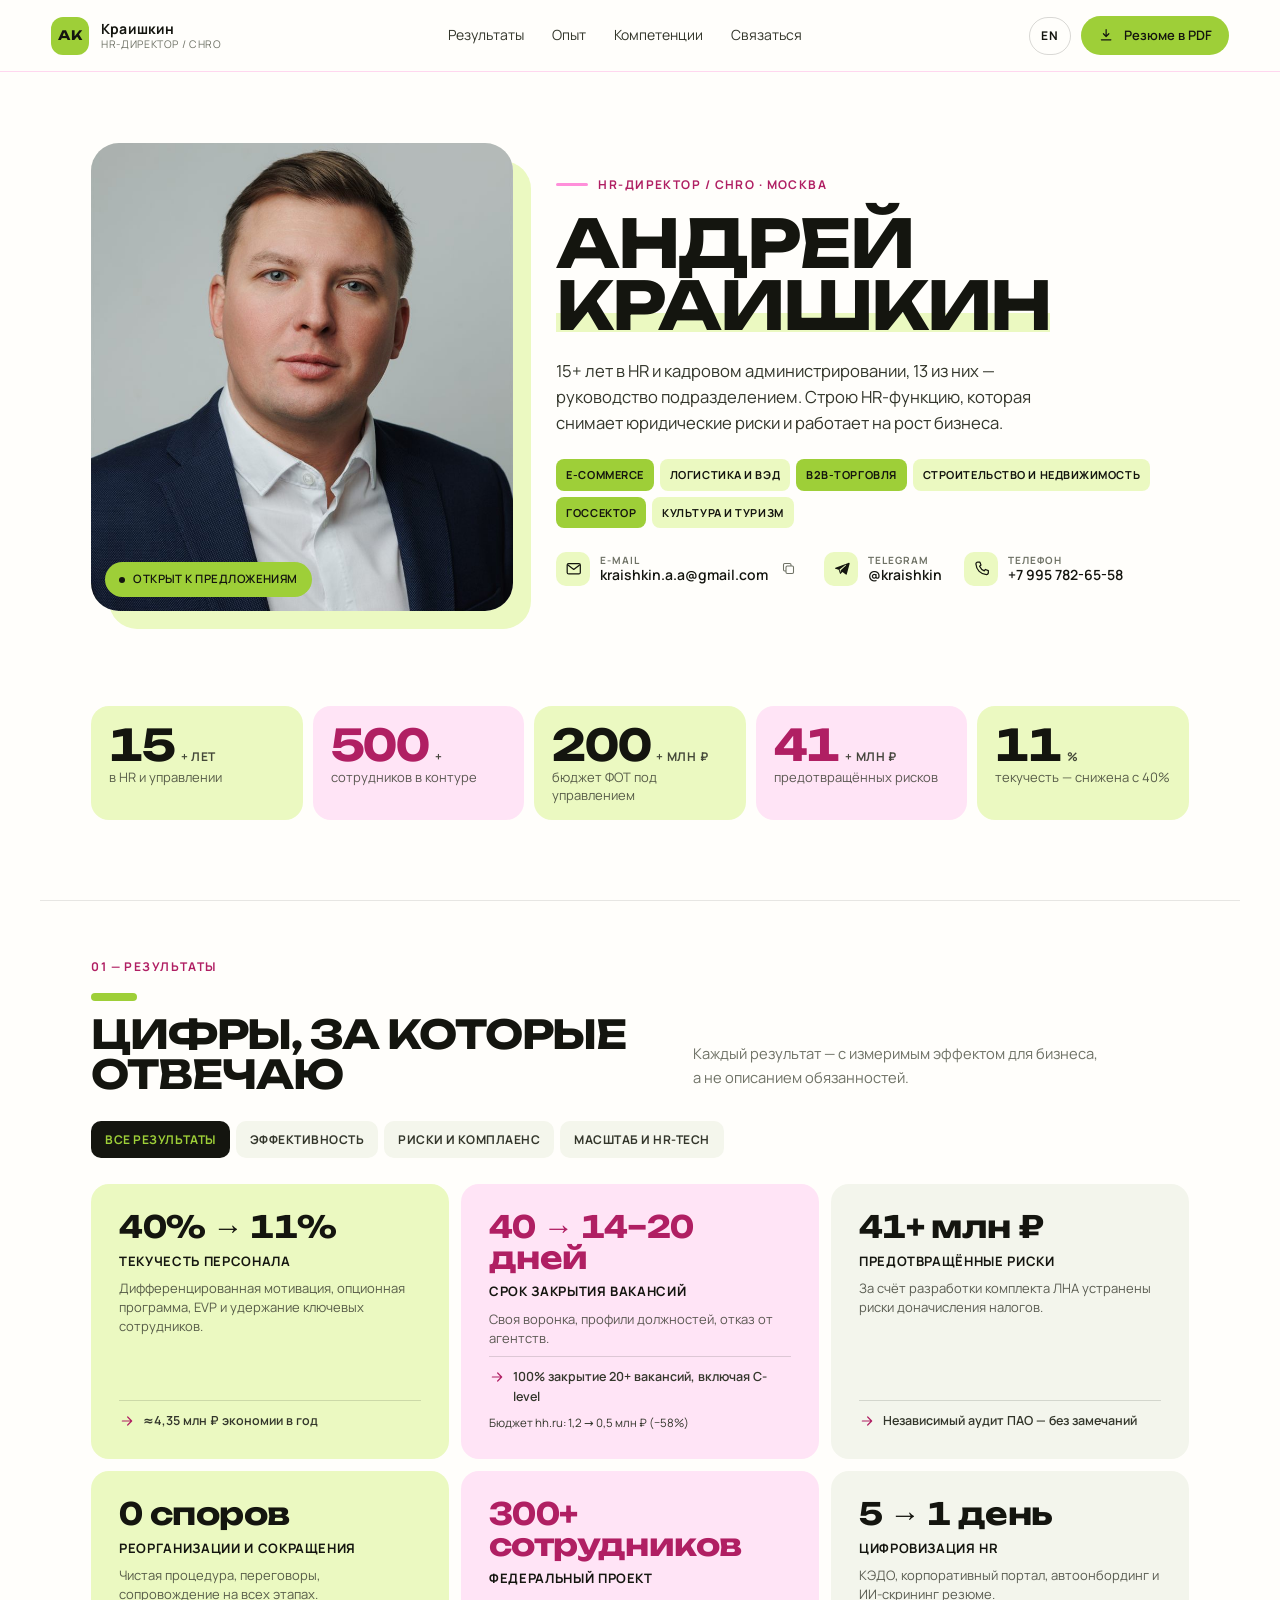
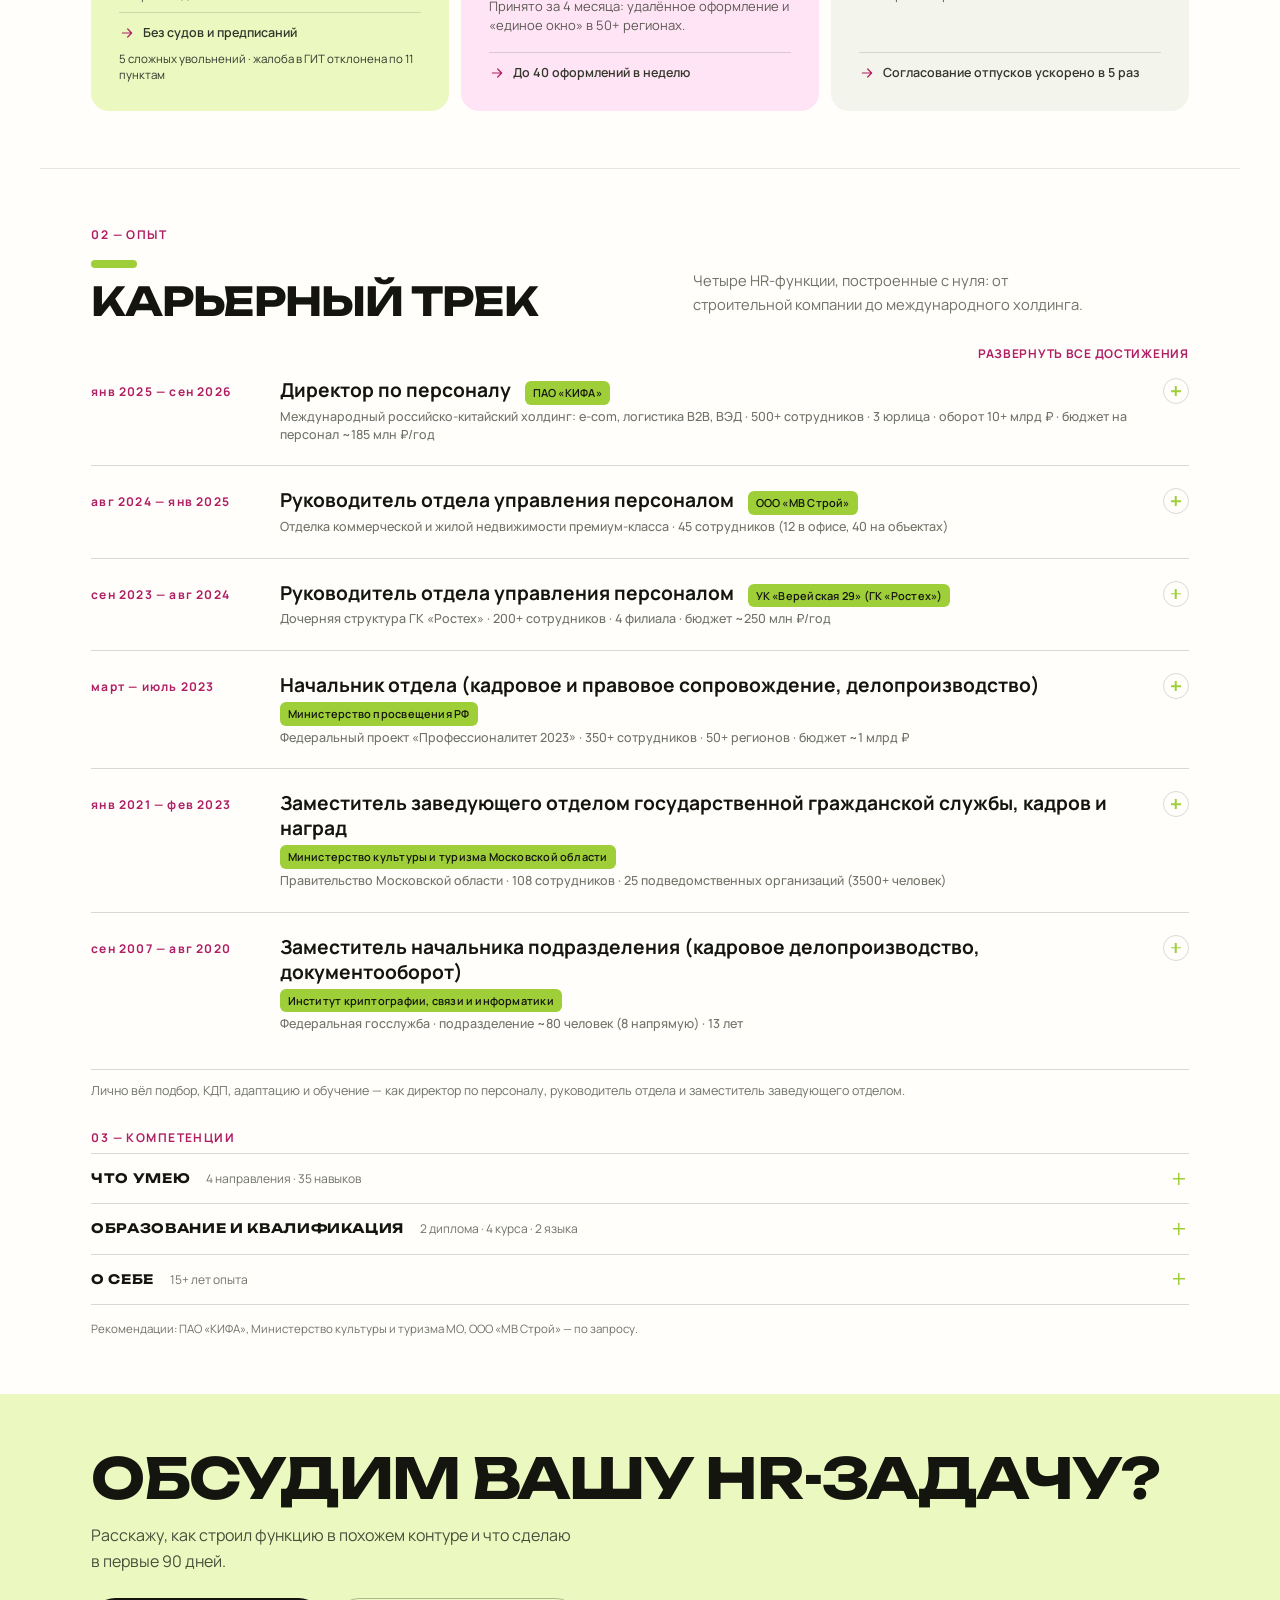
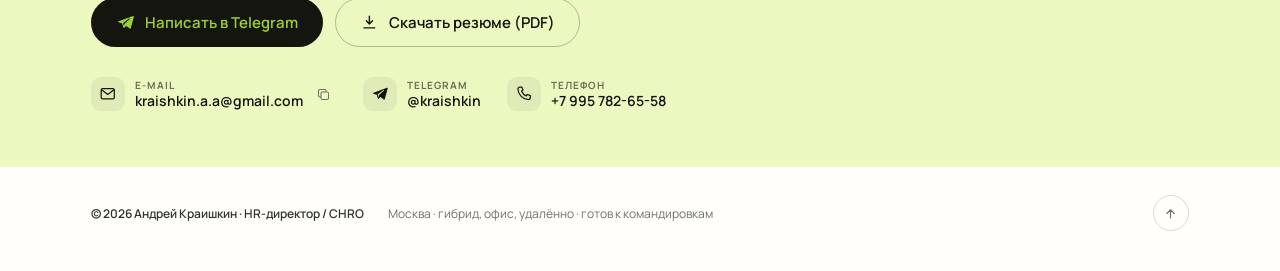
==== commit d6b3b0c5: "Set Template as default, add Onyx Steel and Bordeaux, hide theme switcher" ====
--- a/index.html
+++ b/index.html
@@ -5,14 +5,15 @@
 <meta name="viewport" content="width=device-width, initial-scale=1">
 <title>Андрей Краишкин — HR-директор / CHRO</title>
 <meta name="description" content="HR-директор с 15+ годами опыта: построение HR-функции с нуля, трудовое право и комплаенс, снижение текучести с 40% до 11%, предотвращение рисков на 41+ млн ₽.">
-<meta name="theme-color" content="#0A0B0D">
+<meta name="theme-color" content="#FFFEFB">
 <meta property="og:type" content="profile">
 <meta property="og:title" content="Андрей Краишкин — HR-директор / CHRO">
 <meta property="og:description" content="Строю HR-функцию, которая снижает риски и работает на рост бизнеса.">
-<meta property="og:image" content="https://kraishkin.github.io/assets/img/og-image.jpg">
-<meta property="og:url" content="https://kraishkin.github.io/">
+<meta property="og:image" content="https://kraishkinaa.github.io/assets/img/og-image.jpg">
+<meta property="og:url" content="https://kraishkinaa.github.io/">
 <meta name="twitter:card" content="summary_large_image">
-<meta name="twitter:image" content="https://kraishkin.github.io/assets/img/og-image.jpg">
+<meta name="twitter:image" content="https://kraishkinaa.github.io/assets/img/og-image.jpg">
+<link rel="canonical" href="https://kraishkinaa.github.io/">
 <link rel="icon" href="assets/img/favicon.svg" type="image/svg+xml">
 <link rel="preload" href="assets/fonts/manrope-normal-200_800-cyrillic.woff2" as="font" type="font/woff2" crossorigin>
 <link rel="preload" href="assets/fonts/unbounded-normal-200_900-cyrillic.woff2" as="font" type="font/woff2" crossorigin>
@@ -26,7 +27,7 @@
 <script defer src="assets/content.js"></script>
 <script defer src="assets/app.js"></script>
 </head>
-<body class="theme-signal">
+<body class="theme-template">
 
 <svg class="sprite" aria-hidden="true" focusable="false">
   <symbol id="i-arrow" viewBox="0 0 24 24"><path d="M5 12h13M13 6l6 6-6 6" fill="none" stroke="currentColor" stroke-width="1.8" stroke-linecap="round" stroke-linejoin="round"/></symbol>
@@ -178,7 +179,7 @@
   <a class="to-top" href="#top" aria-label="Наверх"><svg class="icon" aria-hidden="true"><use href="#i-up"></use></svg></a>
 </footer>
 
-<div class="theme-switch" id="themeSwitch" role="group" aria-label="Вариант оформления">
+<div class="theme-switch" id="themeSwitch" role="group" aria-label="Вариант оформления" hidden>
   <span class="theme-switch-label" data-i18n="ui.themeLabel">Вариант:</span>
   <button type="button" data-theme="template" data-i18n="ui.themes.template">Шаблон</button>
   <button type="button" data-theme="signal" data-i18n="ui.themes.signal">Signal</button>
--- a/assets/styles/base.css
+++ b/assets/styles/base.css
@@ -52,6 +52,7 @@
 
 img { max-width: 100%; display: block; }
 svg { display: block; }
+[hidden] { display: none !important; }
 
 a { color: inherit; text-decoration: none; }
 
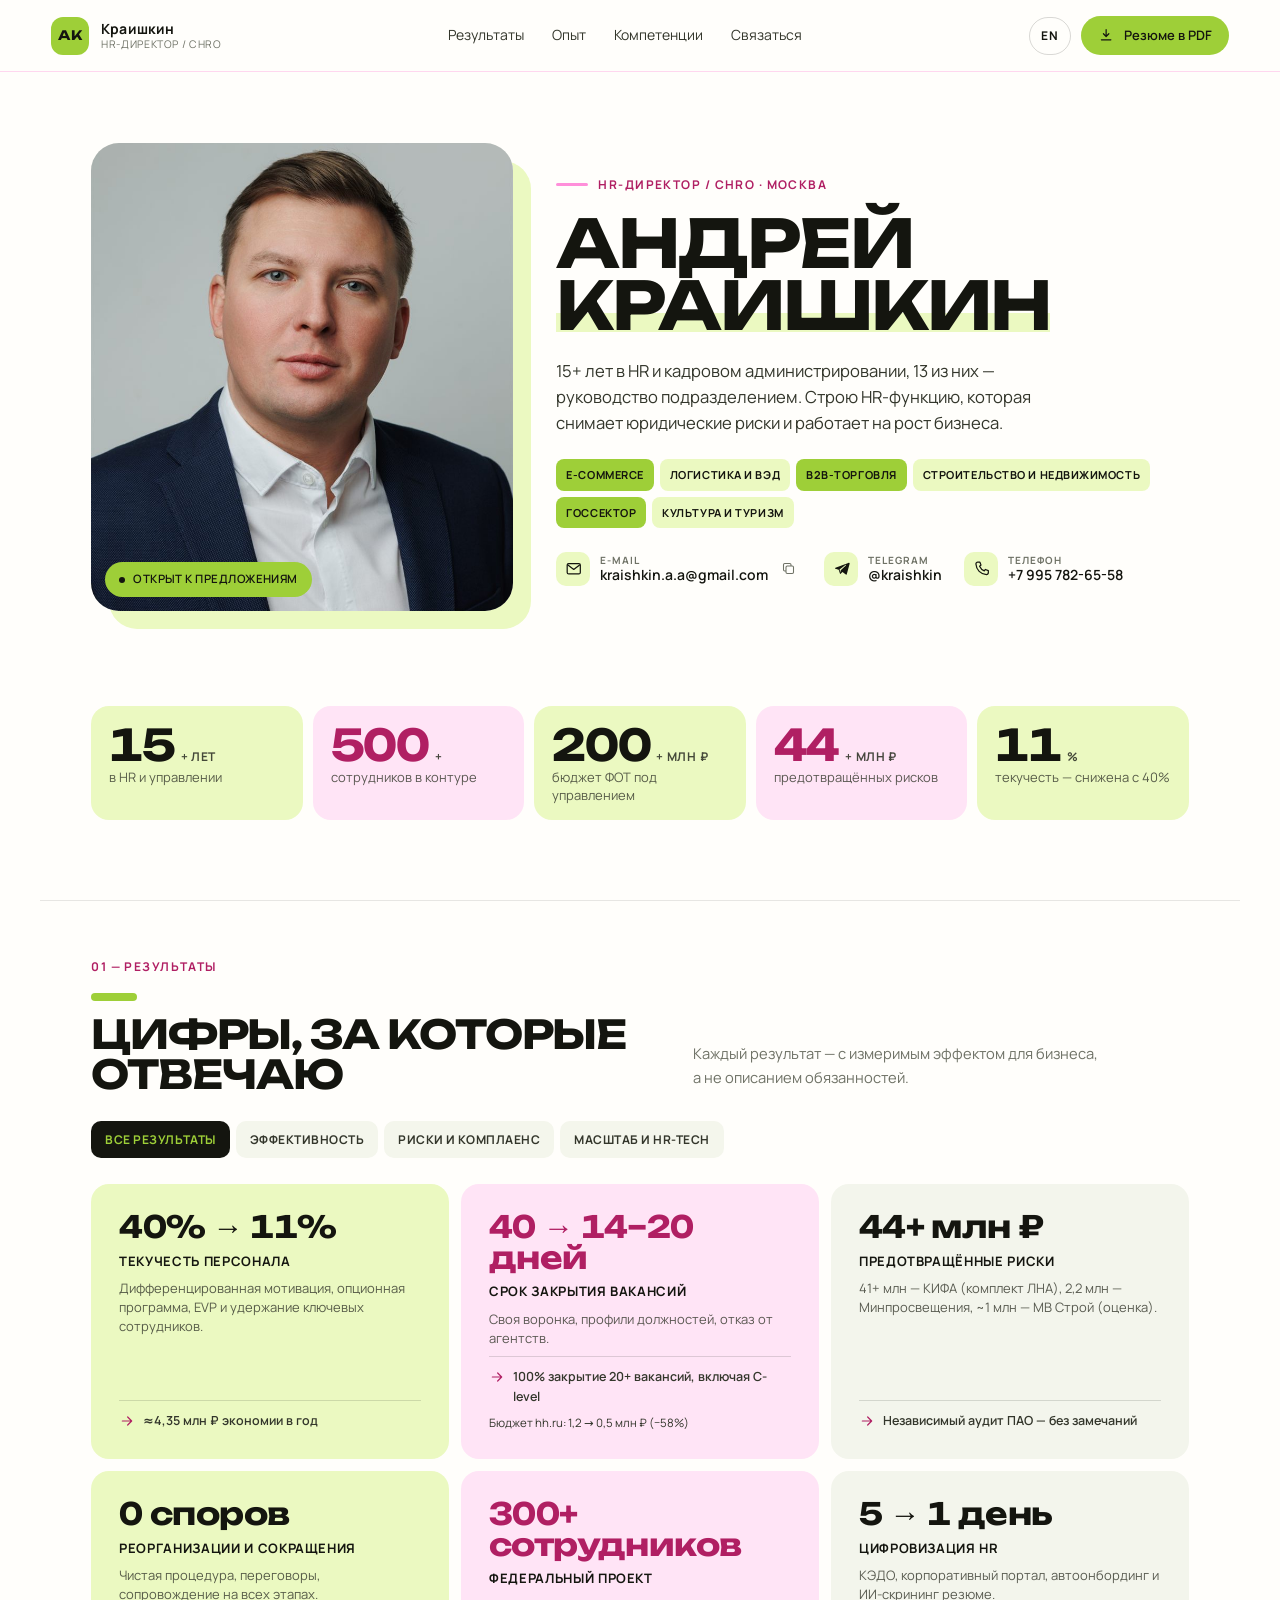
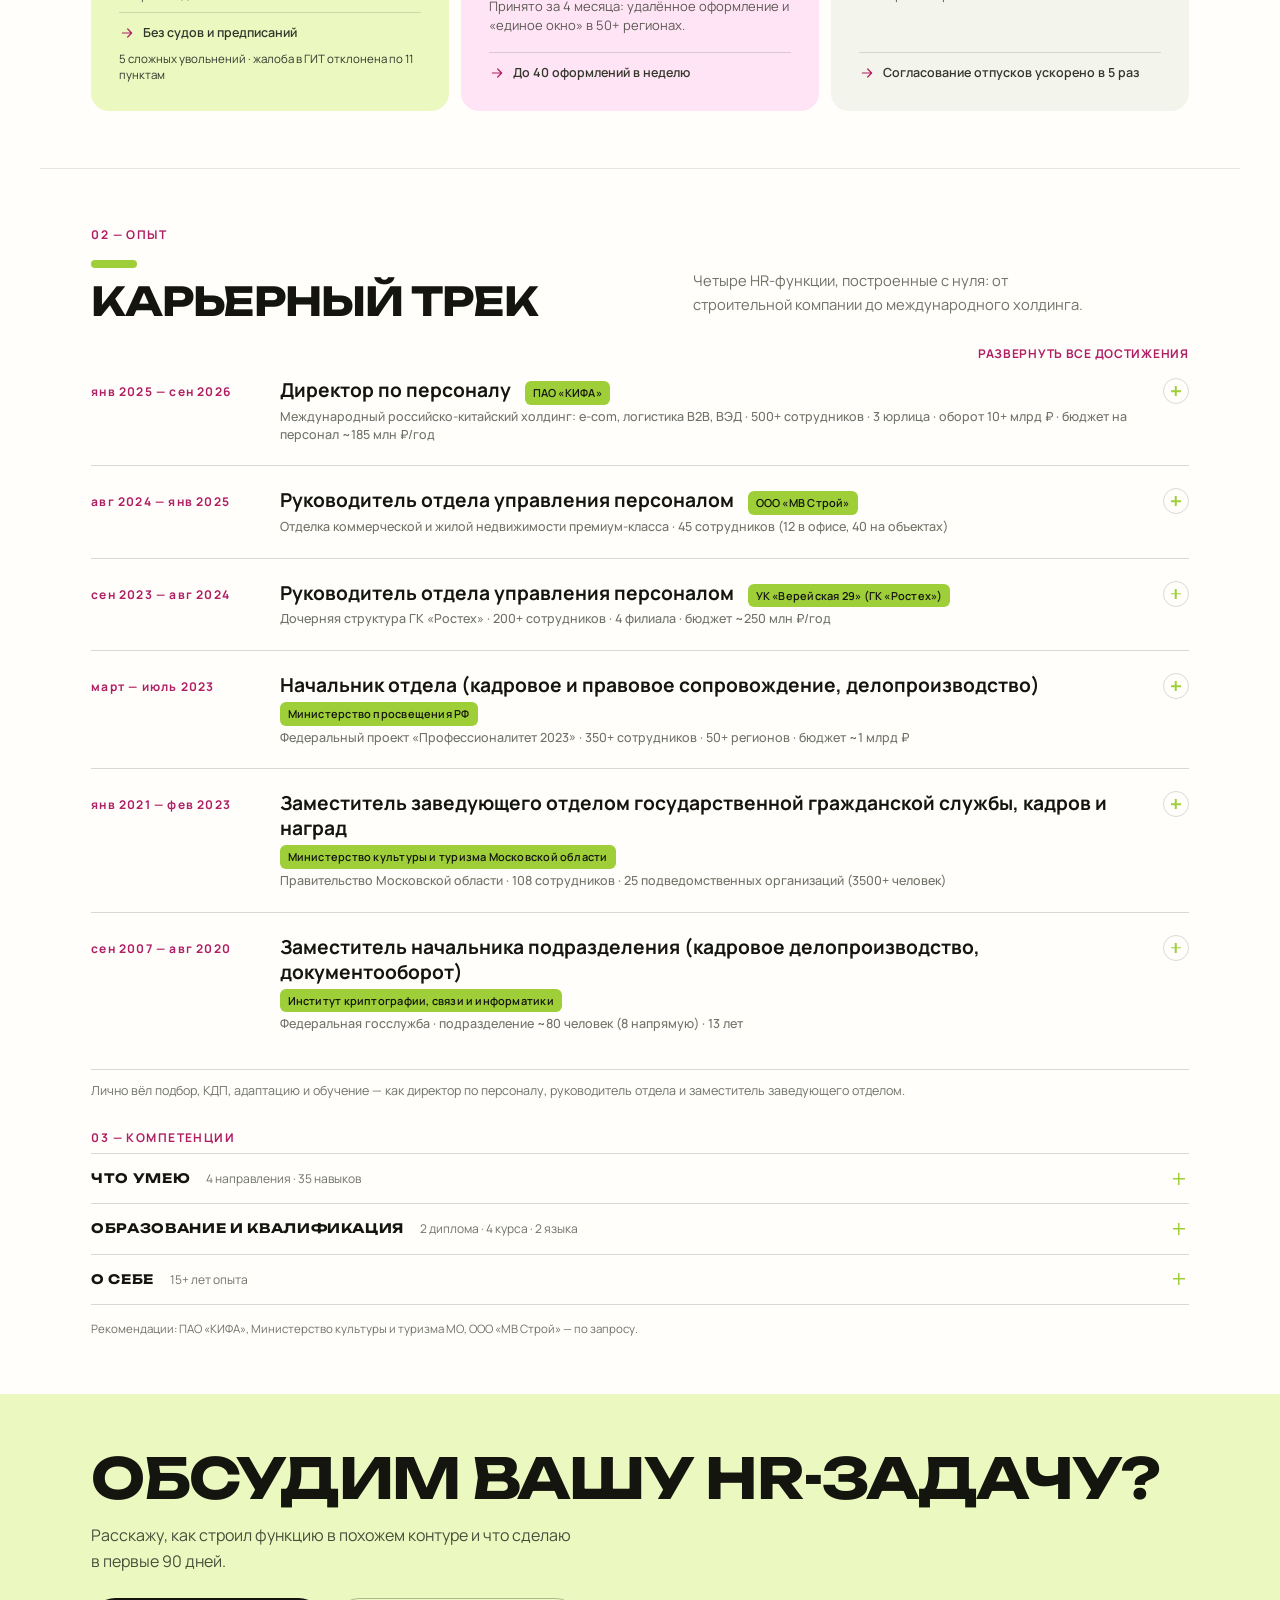
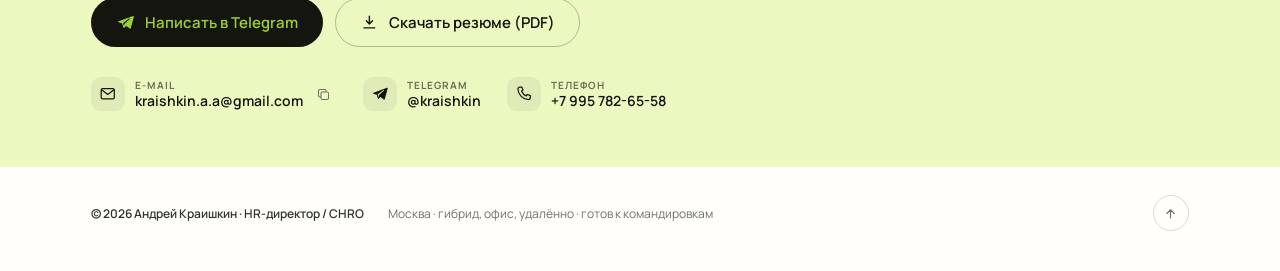
==== commit db2f547f: "Aggregate prevented risks: 44+ mln RUB" ====
--- a/index.html
+++ b/index.html
@@ -4,7 +4,7 @@
 <meta charset="utf-8">
 <meta name="viewport" content="width=device-width, initial-scale=1">
 <title>Андрей Краишкин — HR-директор / CHRO</title>
-<meta name="description" content="HR-директор с 15+ годами опыта: построение HR-функции с нуля, трудовое право и комплаенс, снижение текучести с 40% до 11%, предотвращение рисков на 41+ млн ₽.">
+<meta name="description" content="HR-директор с 15+ годами опыта: построение HR-функции с нуля, трудовое право и комплаенс, снижение текучести с 40% до 11%, предотвращение рисков на 44+ млн ₽.">
 <meta name="theme-color" content="#FFFEFB">
 <meta property="og:type" content="profile">
 <meta property="og:title" content="Андрей Краишкин — HR-директор / CHRO">
